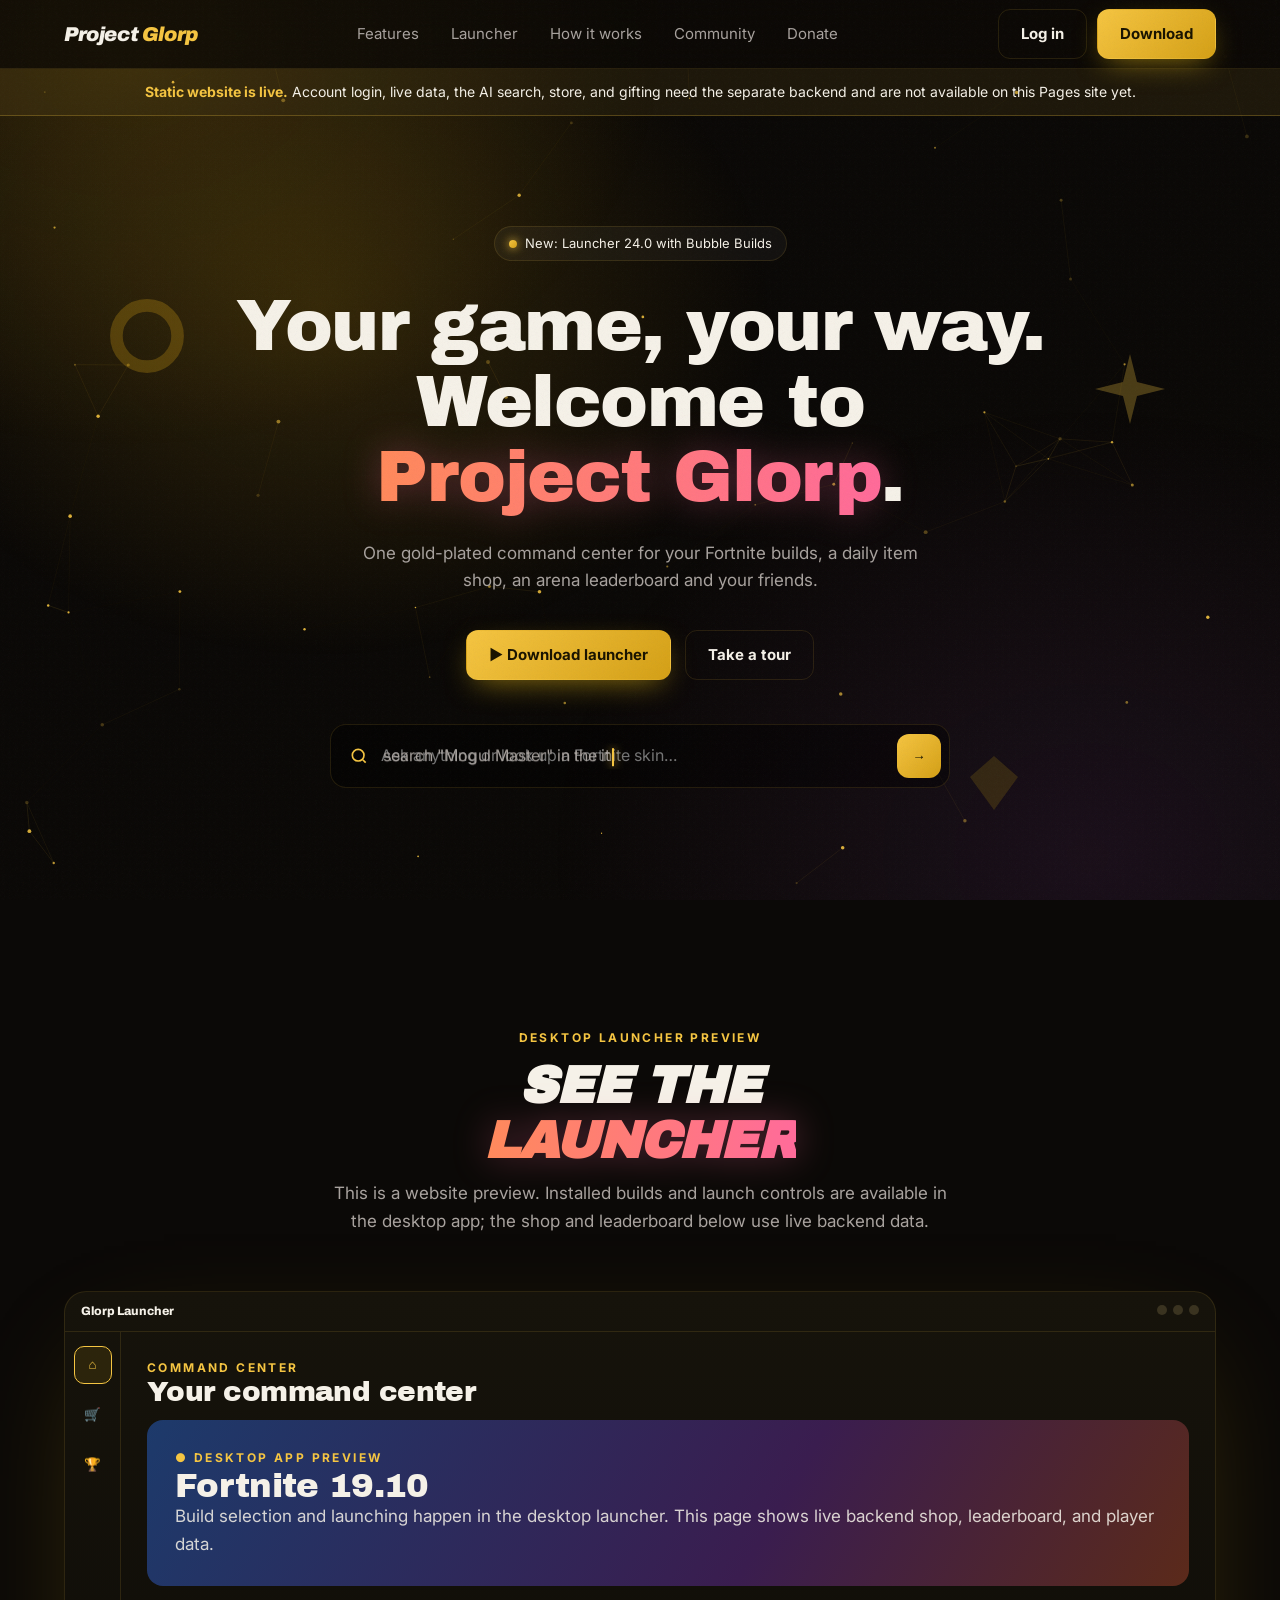
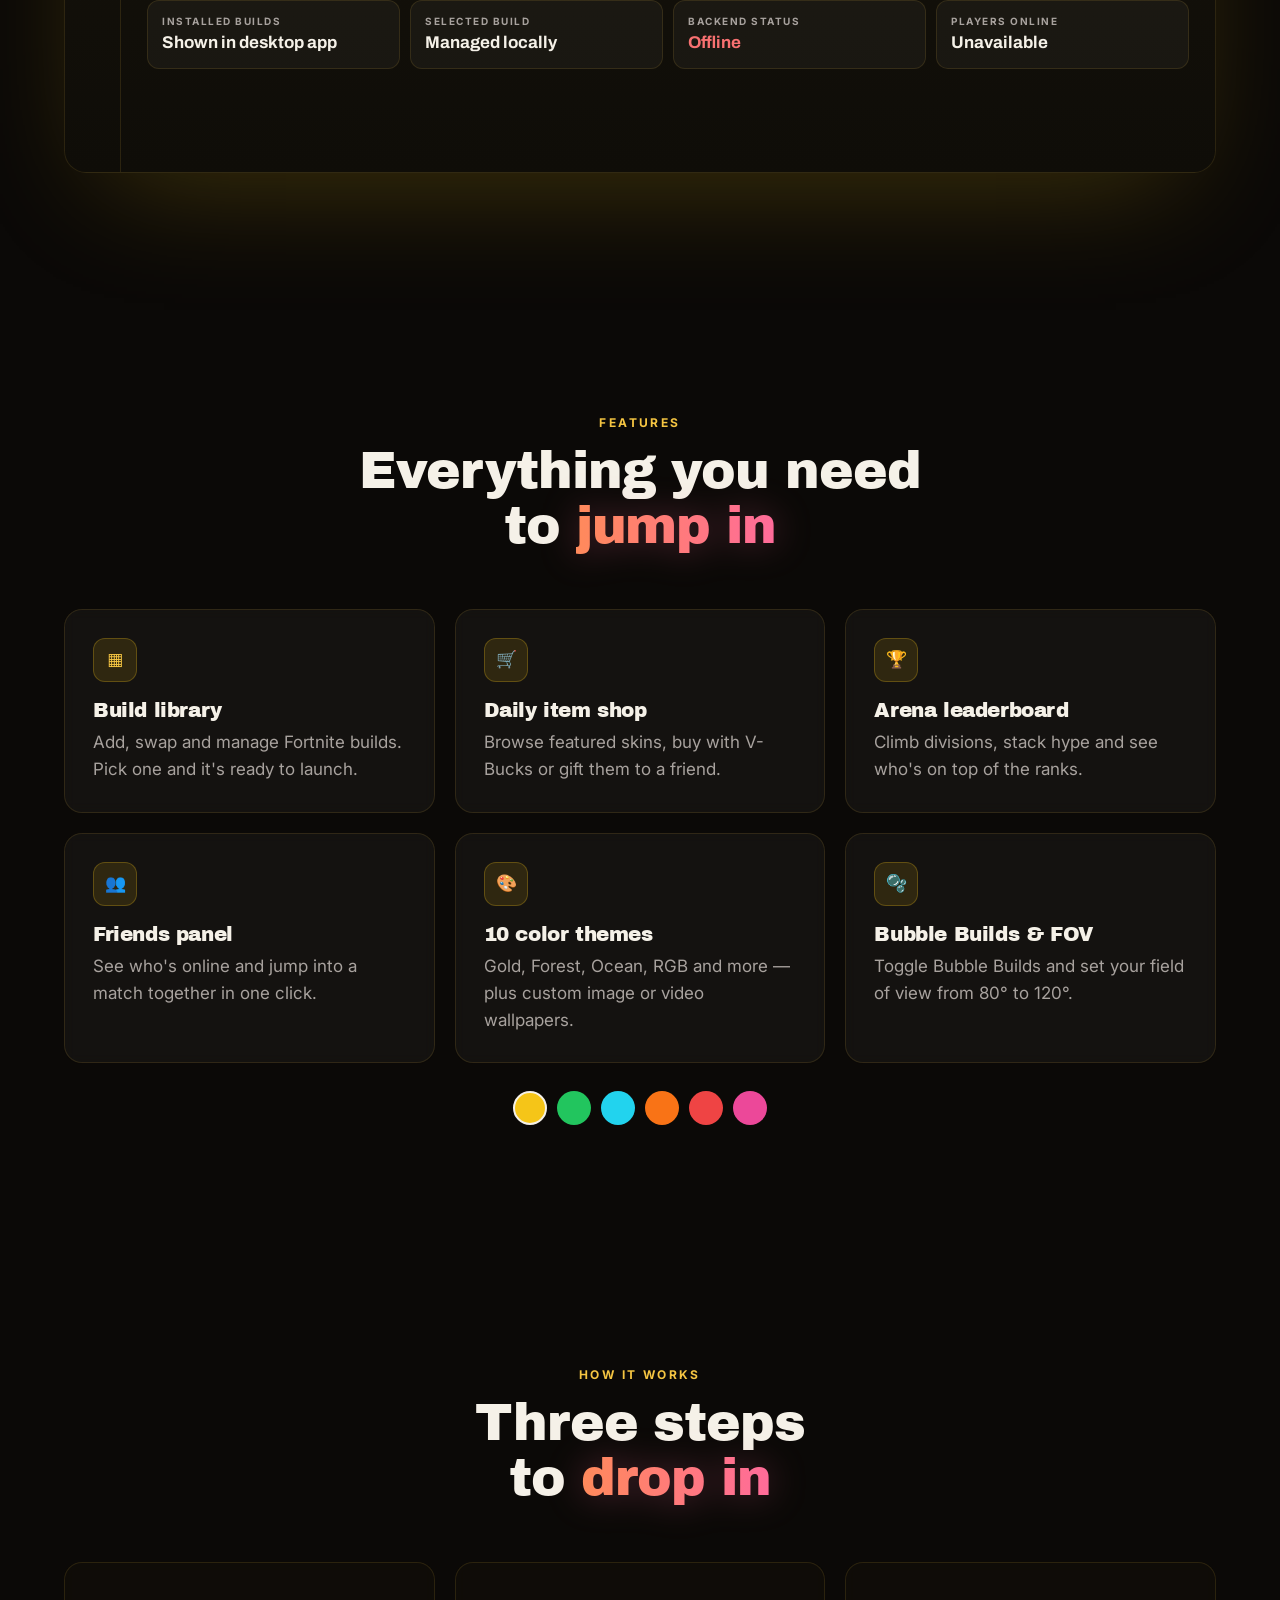
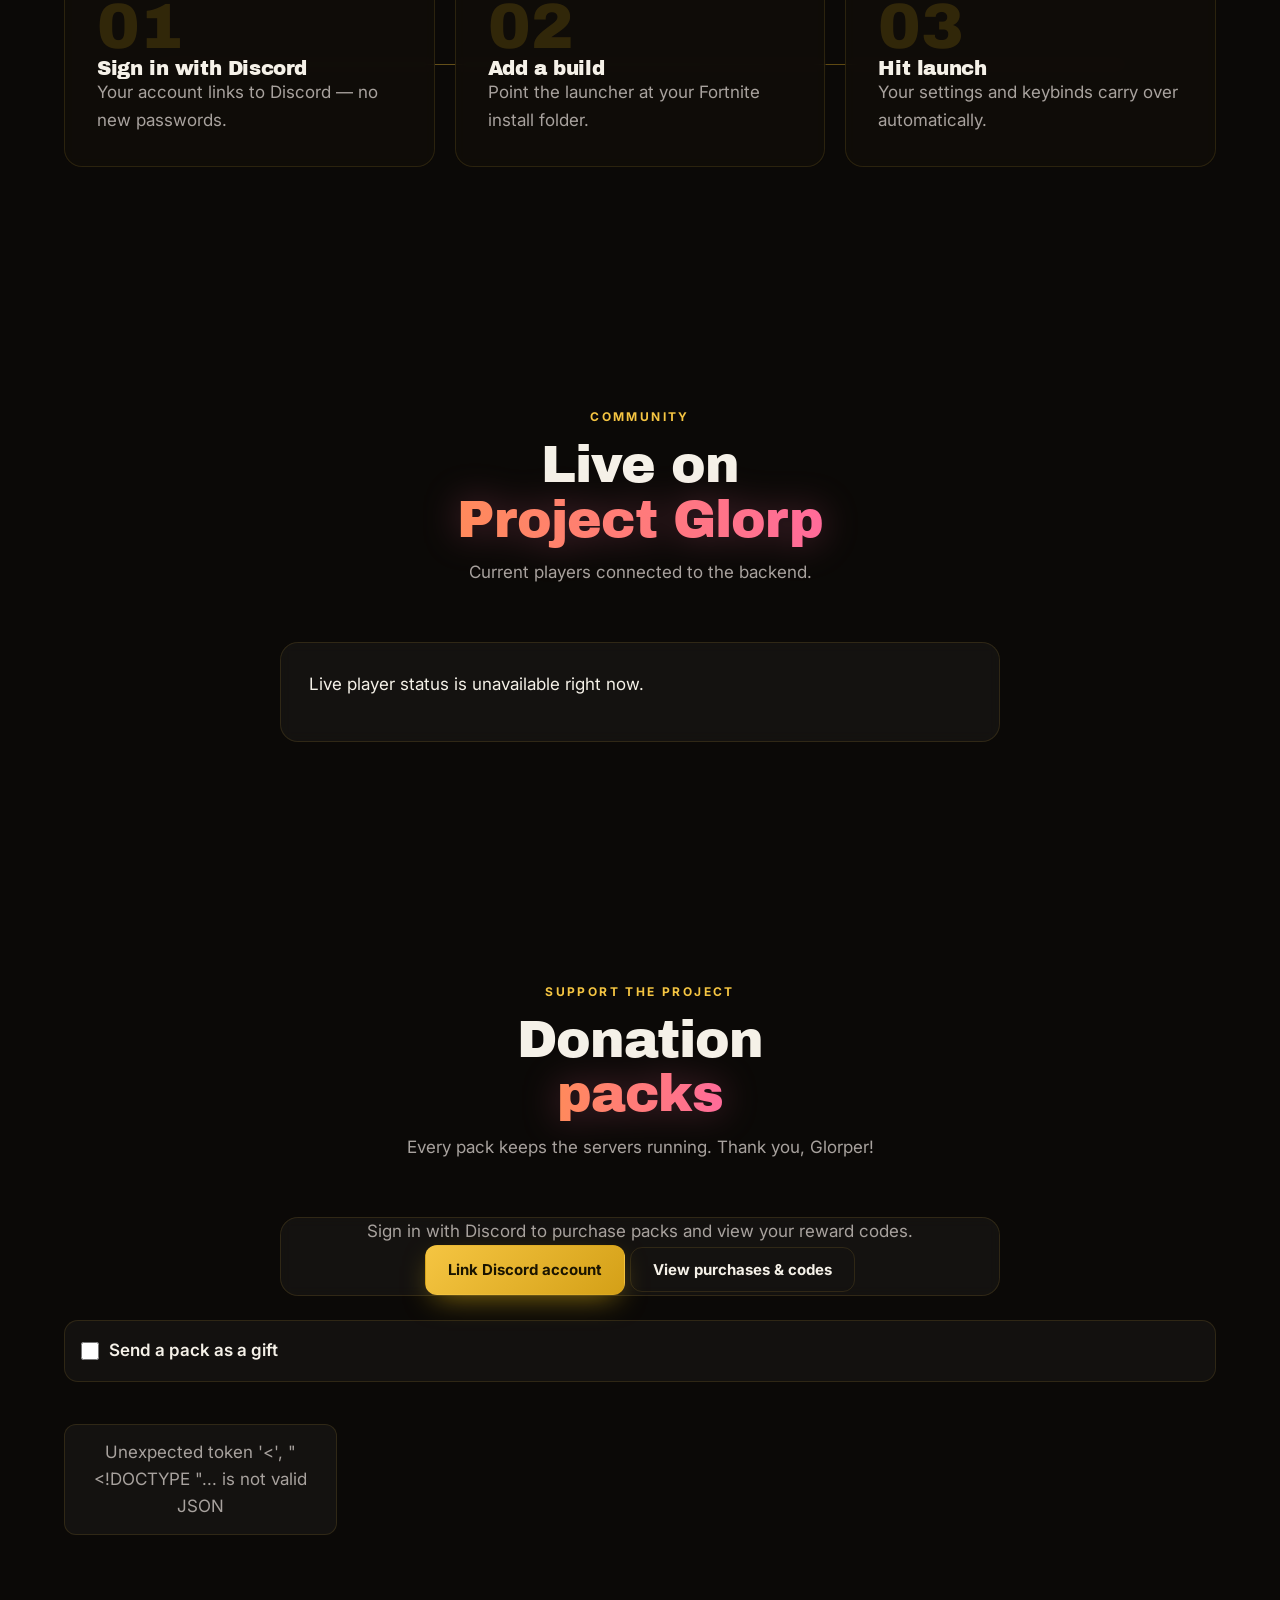
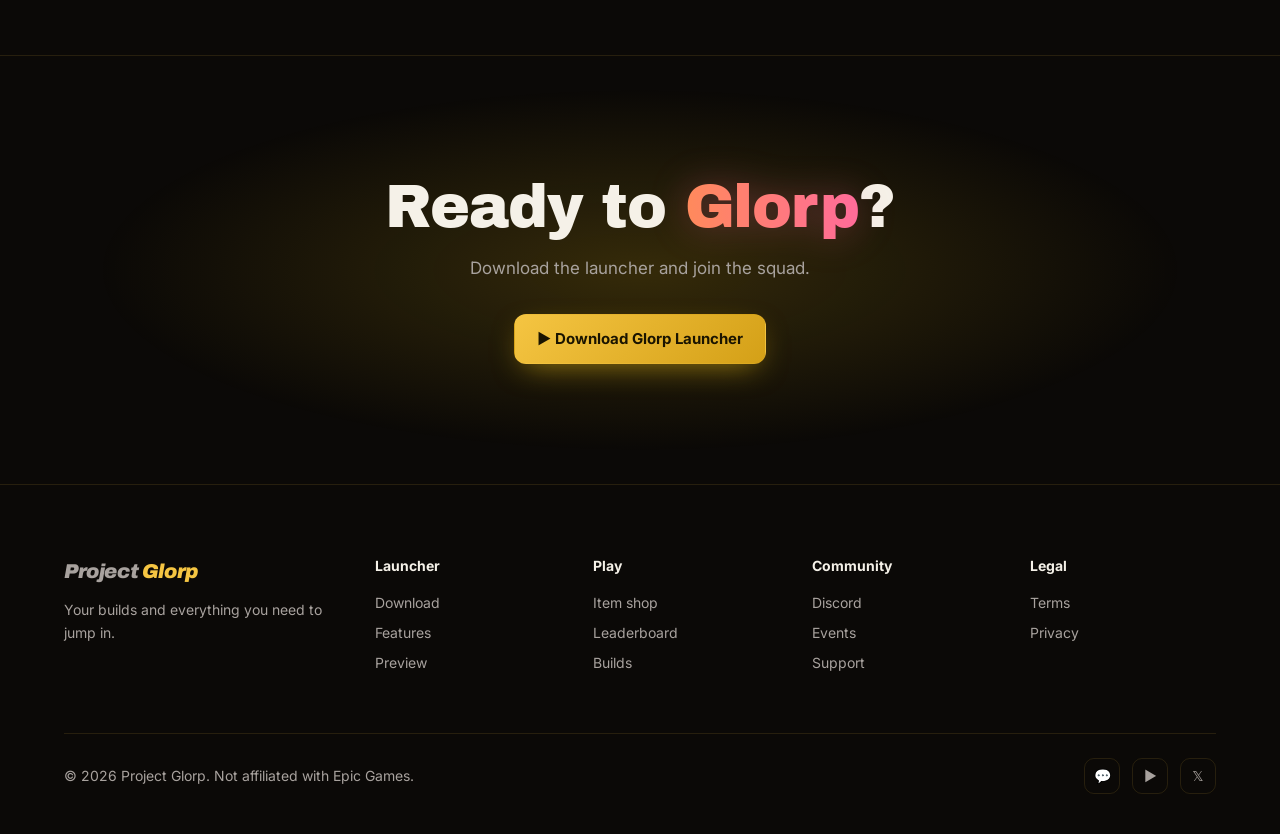
==== index.html @ 35db9961 "Publish static Project Glorp website Co-authored-by: Copilot <223556219+Copilot@users.noreply.github" ====
<!DOCTYPE html>
<html lang="en">
<head>
<meta charset="utf-8" />
<meta name="viewport" content="width=device-width, initial-scale=1" />
<title>Project Glorp — The Glorp Launcher</title>
<meta name="description" content="Glorp Launcher: your builds, item shop, arena leaderboard and friends in one gold-plated command center." />
<link rel="preconnect" href="https://fonts.googleapis.com" />
<link rel="preconnect" href="https://fonts.gstatic.com" crossorigin />
<link href="https://fonts.googleapis.com/css2?family=Archivo+Black&family=Archivo:ital,wght@0,800;1,900&family=Inter:wght@400;500;600;700&display=swap" rel="stylesheet" />
<style>
  :root{
    --bg:#0b0907; --bg2:#110e09; --surface:rgba(255,255,255,.04); --border:rgba(245,197,66,.12);
    --gold:#f5c542; --gold2:#d4a017; --text:#f5f1e8; --muted:#a8a29e; --green:#4ade80;
    --grad:linear-gradient(135deg,#f5c542,#d4a017); --hl:linear-gradient(90deg,#ff8a5b,#ff6b9a,#ff8a5b); --r:18px;
  }
  *{box-sizing:border-box;margin:0;padding:0}
  [hidden]{display:none!important}
  html{scroll-behavior:smooth}
  body{background:linear-gradient(180deg,#0b0907,#110e09) fixed;color:var(--text);font-family:Inter,system-ui,sans-serif;font-size:17px;line-height:1.6;overflow-x:hidden}
  body::before{content:"";position:fixed;inset:0;pointer-events:none;z-index:100;opacity:.05;
    background-image:url("data:image/svg+xml,%3Csvg xmlns='http://www.w3.org/2000/svg' width='160' height='160'%3E%3Cfilter id='n'%3E%3CfeTurbulence baseFrequency='.85'/%3E%3C/filter%3E%3Crect width='100%25' height='100%25' filter='url(%23n)'/%3E%3C/svg%3E")}
  h1,h2,h3,.display{font-family:"Archivo Black",Archivo,sans-serif;font-weight:400;line-height:1.05;letter-spacing:-.02em}
  .italic{font-style:italic;font-weight:900;text-transform:uppercase}
  a{color:inherit;text-decoration:none}
  :focus-visible{outline:2px solid var(--gold);outline-offset:3px;border-radius:8px}
  .wrap{max-width:1200px;margin:0 auto;padding:0 24px}
  section{padding:120px 0;position:relative;z-index:2;background:transparent}
  header,footer,.drawer{position:relative;z-index:3}
  .eyebrow{font-size:12px;letter-spacing:.2em;text-transform:uppercase;color:var(--gold);font-weight:700}
  .grad-text{background:var(--grad);-webkit-background-clip:text;background-clip:text;color:transparent}
  .muted{color:var(--muted)}
  .card{background:var(--surface);border:1px solid var(--border);border-radius:var(--r);transition:box-shadow .3s,border-color .3s;-webkit-backdrop-filter:blur(6px);backdrop-filter:blur(6px)}
  .card:hover{box-shadow:inset 0 0 40px rgba(245,197,66,.08);border-color:rgba(245,197,66,.3)}
  .btn{display:inline-flex;align-items:center;gap:8px;padding:12px 22px;border-radius:12px;font-weight:700;font-size:15px;cursor:pointer;border:1px solid transparent;transition:.2s;font-family:inherit}
  .btn-gold{background:var(--grad);color:#1a1400;box-shadow:0 10px 30px -10px rgba(245,197,24,.6)}
  .btn-gold:hover{transform:translateY(-2px);box-shadow:0 14px 40px -10px rgba(245,197,24,.8)}
  .btn-ghost{border-color:var(--border);color:var(--text);background:transparent}
  .btn-ghost:hover{border-color:var(--gold)}
  .sr-only{position:absolute;width:1px;height:1px;overflow:hidden;clip:rect(0 0 0 0)}

  /* nav */
  header{position:sticky;top:0;z-index:50;backdrop-filter:blur(14px);background:rgba(13,11,7,.7);border-bottom:1px solid var(--border)}
  nav{display:flex;align-items:center;justify-content:space-between;height:68px}
  .logo{font-family:Archivo;font-weight:900;font-style:italic;font-size:20px;letter-spacing:-.02em}
  .logo span{color:var(--gold)}
  .links{display:flex;gap:32px;font-size:15px;color:var(--muted)}
  .links a:hover{color:var(--text)}
  .nav-cta{display:flex;gap:10px}
  .burger{display:none;background:none;border:1px solid var(--border);color:var(--text);border-radius:10px;padding:8px 10px;cursor:pointer}
  .drawer{position:fixed;top:0;right:0;height:100vh;width:280px;background:var(--bg2);border-left:1px solid var(--border);padding:80px 28px;transform:translateX(100%);transition:.35s;z-index:60;display:flex;flex-direction:column;gap:22px}
  .drawer.open{transform:none}
  @media (max-width:900px){.links,.nav-cta{display:none}.burger{display:block}}

  /* hero */
  .hero{padding:110px 0 120px;text-align:center;overflow:hidden}
  .hero::before{content:"";position:absolute;left:-10%;top:-20%;width:900px;height:700px;background:radial-gradient(closest-side,rgba(212,160,23,.18),transparent);pointer-events:none}
  .hero .wrap,.cta .wrap{position:relative;z-index:2}
  .pill{display:inline-flex;align-items:center;gap:8px;padding:6px 14px;border:1px solid var(--border);border-radius:99px;font-size:13px;background:var(--surface);margin-bottom:28px}
  .dot{width:8px;height:8px;border-radius:50%;background:var(--grad);box-shadow:0 0 10px var(--gold)}
  .hero h1{font-size:clamp(40px,6vw,72px);line-height:1.05;max-width:960px;margin:0 auto}
  .hero p.sub{max-width:560px;margin:24px auto 36px;color:var(--muted)}
  .hero .btns{display:flex;gap:14px;justify-content:center;flex-wrap:wrap}
  .search{position:relative;max-width:620px;margin:44px auto 0;display:flex;align-items:center;gap:12px;padding:8px 8px 8px 18px;border:1px solid var(--border);border-radius:16px;background:rgba(0,0,0,.4)}
  .search svg{flex-shrink:0;color:var(--gold)}
  .search input{flex:1;min-width:0;background:none;border:0;color:var(--text);font:inherit;font-size:16px;outline:none;padding:10px 0}
  .search .overlay{position:absolute;left:52px;right:70px;top:50%;transform:translateY(-50%);pointer-events:none;color:var(--muted);white-space:nowrap;overflow:hidden;text-align:left;font-size:16px}
  .assistant-results{max-width:780px;margin:14px auto 0;padding:18px;border:1px solid var(--border);border-radius:16px;background:rgba(10,8,5,.88);text-align:left}
  .assistant-config{margin-top:8px!important}
  .assistant-config a,.assistant-source{color:var(--gold);text-decoration:underline;text-underline-offset:3px}
  .assistant-conversation{display:grid;gap:14px;margin-top:14px}
  .assistant-conversation{max-height:600px;overflow-y:auto}
  .assistant-turn{padding:14px;border:1px solid var(--border);border-radius:12px;background:rgba(255,255,255,.025)}
  .assistant-question{color:var(--gold);font-weight:700;margin-bottom:8px!important}
  .assistant-turn-answer{white-space:pre-wrap;line-height:1.65}
  .assistant-sources{display:flex;flex-wrap:wrap;gap:8px;margin-top:10px}
  .assistant-source{font-size:13px}
  .assistant-match-list{display:grid;grid-template-columns:repeat(auto-fit,minmax(180px,1fr));gap:10px;margin:12px 0 0;padding:0;list-style:none}
  .assistant-item-button{display:flex;align-items:center;gap:10px;width:100%;height:100%;padding:8px;text-align:left;color:var(--text);font:inherit;cursor:pointer}
  .assistant-item-button:hover{border-color:var(--gold)}
  .assistant-item-button img{width:54px;height:54px;object-fit:cover;border-radius:9px;background:#1b1710}
  .assistant-clear{margin-top:12px;padding:6px 10px;color:var(--muted);border:1px solid var(--border);border-radius:8px;background:transparent;cursor:pointer}
  .cosmetic-dialog{width:min(900px,calc(100% - 28px));max-height:90vh;margin:auto;padding:0;color:var(--text);background:#15130f;border:1px solid var(--border);border-radius:18px}
  .cosmetic-dialog::backdrop{background:rgba(0,0,0,.8);backdrop-filter:blur(5px)}
  .cosmetic-detail{display:grid;grid-template-columns:minmax(0,1.2fr) minmax(260px,1fr);min-height:440px}
  .cosmetic-detail-image{display:grid;place-items:center;min-height:320px;background:linear-gradient(135deg,#0c1d38,#15130f)}
  .cosmetic-detail-image img{width:100%;height:100%;max-height:650px;object-fit:contain}
  .cosmetic-detail-copy{padding:28px;overflow-y:auto}
  .cosmetic-detail-close{float:right;border:1px solid var(--border);border-radius:8px;padding:6px 10px;background:transparent;color:var(--text);cursor:pointer}
  .cosmetic-variants{display:grid;gap:10px;margin-top:18px}
  .cosmetic-variant{padding:10px;border:1px solid var(--border);border-radius:10px}
  .cosmetic-variant-options{display:flex;flex-wrap:wrap;gap:6px;margin-top:6px}
  .cosmetic-variant-option{padding:4px 8px;border-radius:6px;background:var(--surface);font-size:12px}
  @media(max-width:640px){.cosmetic-detail{grid-template-columns:1fr}.cosmetic-detail-image{min-height:260px}.cosmetic-detail-copy{padding:20px}}
  .community-player-list{display:grid;gap:8px;margin:14px 0 0;padding:0;list-style:none}
  .assistant-results h2{font-size:14px;color:var(--gold);margin-bottom:8px}
  .assistant-results p{margin:0;color:var(--muted);font-size:14px}
  .assistant-results ul{display:grid;gap:8px;margin:12px 0 0;padding:0;list-style:none}
  .assistant-result{display:flex;align-items:center;gap:10px;padding:8px;border:1px solid var(--border);border-radius:10px;background:var(--surface)}
  .assistant-result img{width:42px;height:42px;border-radius:8px;object-fit:cover;background:#1b1710}
  .assistant-result small{display:block;color:var(--muted)}
  .online-dot{color:var(--green)}
  .overlay span{display:inline-block;animation:letter .7s cubic-bezier(.22,1,.36,1) both;white-space:pre}
  .overlay span.out{animation:letterOut .35s ease-in forwards}
  @keyframes letter{0%{opacity:0;transform:translate(-10px,8px) scale(.6);filter:blur(6px);color:var(--gold)}60%{color:var(--gold);text-shadow:0 0 12px var(--gold)}100%{opacity:1;transform:none;filter:blur(0)}}
  @keyframes letterOut{to{opacity:0;transform:translateY(-8px);filter:blur(4px)}}
  .overlay::after{content:"";display:inline-block;width:2px;height:1.1em;vertical-align:middle;background:var(--gold);margin-left:2px;box-shadow:0 0 8px var(--gold);animation:caret 1s steps(1) infinite}
  @keyframes caret{50%{opacity:0}}
  .search button{flex-shrink:0;width:44px;height:44px;border-radius:12px;border:0;background:var(--grad);color:#1a1400;cursor:pointer;display:grid;place-items:center}
  .float{position:absolute;z-index:0;opacity:.28;pointer-events:none;animation:bob 7s ease-in-out infinite}
  @keyframes bob{50%{transform:translateY(-18px) rotate(12deg)}}


  /* launcher mockup */
  .frame{position:relative;border-radius:22px;border:1px solid var(--border);background:linear-gradient(180deg,#16130b,#0f0d08);overflow:hidden;box-shadow:0 40px 120px -40px rgba(245,197,24,.25)}
  .titlebar{display:flex;align-items:center;justify-content:space-between;padding:10px 16px;border-bottom:1px solid var(--border);font-size:12px;font-weight:800;font-family:Archivo}
  .titlebar i{display:inline-block;width:10px;height:10px;border-radius:50%;background:#3a3320;margin-left:6px}
  .app{display:grid;grid-template-columns:56px 1fr;min-height:440px}
  .rail{border-right:1px solid var(--border);display:flex;flex-direction:column;gap:12px;padding:14px 8px;align-items:center}
  .rail button{width:38px;height:38px;border-radius:10px;border:1px solid transparent;background:none;color:var(--muted);cursor:pointer;display:grid;place-items:center}
  .rail button.on{border-color:var(--gold);color:var(--gold);background:rgba(245,197,24,.1)}
  .pane{padding:26px;display:none}
  .pane.on{display:block;animation:fade .4s}
  @keyframes fade{from{opacity:0;transform:translateY(8px)}}
  .banner{border-radius:16px;padding:28px;background:linear-gradient(120deg,#1d3a6b,#3a1d4f 60%,#5b2a1a);position:relative;overflow:hidden;margin:14px 0}
  .banner h3{font-size:34px}
  .stats{display:grid;grid-template-columns:repeat(4,1fr);gap:10px}
  .stat{padding:12px 14px;border-radius:12px;border:1px solid var(--border);background:var(--surface)}
  .stat small{font-size:10px;letter-spacing:.15em;color:var(--muted);font-weight:700;display:block}
  .stat b{font-family:Archivo}
  table{width:100%;border-collapse:collapse;margin-top:16px}
  th{font-size:10px;letter-spacing:.2em;color:var(--muted);text-align:left;padding:10px}
  td{padding:12px 10px;border-top:1px solid var(--border);font-weight:600}
  td.hype{text-align:right;font-family:Archivo;font-weight:800}
  .div{font-family:Archivo;font-style:italic;font-weight:900;color:var(--muted)}
  .div b{color:var(--text)}
  .skins{display:grid;grid-template-columns:repeat(4,1fr);gap:12px;margin-top:16px}
  .skin{border-radius:14px;overflow:hidden;border:1px solid var(--border)}
  .skin .art{height:140px;display:grid;place-items:center;font-size:44px}
  .skin .meta{padding:10px 12px;background:#0f0d08;font-size:13px}
  .skin .meta small{font-size:10px;letter-spacing:.15em;font-weight:800}
  .shop-status{margin-top:12px;font-size:13px}
  .shop-filters{display:flex;gap:8px;flex-wrap:wrap;margin-top:16px}
  .shop-filters button{padding:8px 12px;border:1px solid var(--border);border-radius:999px;background:transparent;color:var(--muted);font:inherit;font-size:12px;cursor:pointer}
  .shop-filters button[aria-pressed="true"]{border-color:var(--gold);color:var(--gold);background:rgba(245,197,24,.1)}
  .skins.live-shop{grid-template-columns:repeat(auto-fill,minmax(130px,1fr));max-height:490px;overflow:auto;padding-right:4px}
  .live-skin .art{height:150px;background:linear-gradient(160deg,#39301b,#15120c);padding:8px}
  .live-skin .art img{width:100%;height:100%;object-fit:contain}
  .live-skin .meta{min-height:76px}
  .live-skin .meta small{color:var(--gold)}
  .leaderboard-scroll{overflow-x:auto}
  #board table{min-width:470px}
  #leaderboard-status{margin-top:12px;font-size:13px}
  .uncommon{background:linear-gradient(160deg,#2f9a68,#13583b)} .epic{background:linear-gradient(160deg,#9b3ec4,#4b1a73)} .rare{background:linear-gradient(160deg,#2a7fd6,#123f7a)}
  @media (max-width:760px){.stats,.skins{grid-template-columns:repeat(2,1fr)}.app{grid-template-columns:1fr}.rail{flex-direction:row;justify-content:center;border-right:0;border-bottom:1px solid var(--border)}}

  /* grids */
  .grid3{display:grid;grid-template-columns:repeat(3,1fr);gap:20px}
  @media (max-width:1024px){.grid3{grid-template-columns:repeat(2,1fr)}}
  @media (max-width:640px){.grid3{grid-template-columns:1fr}section{padding:80px 0}}
  .feature{padding:28px}
  .icon{width:44px;height:44px;border-radius:12px;display:grid;place-items:center;background:rgba(245,197,24,.12);color:var(--gold);margin-bottom:18px;border:1px solid rgba(245,197,24,.25)}
  .feature h3{font-size:20px;margin-bottom:8px}
  .section-head{text-align:center;max-width:640px;margin:0 auto 56px}
  .section-head h2{font-size:clamp(32px,4.5vw,52px);margin:12px 0}
  .themes{display:flex;gap:10px;justify-content:center;flex-wrap:wrap;margin-top:28px}
  .themes button{width:34px;height:34px;border-radius:50%;border:2px solid transparent;cursor:pointer}
  .themes button.on{border-color:var(--text)}

  .steps{position:relative}
  .steps::before{content:"";position:absolute;top:50%;left:8%;right:8%;height:1px;background:var(--grad);opacity:.4}
  .step{padding:32px;position:relative;background:rgba(17,14,9,.85)}
  .step .n{font-family:Archivo;font-size:64px;font-weight:900;color:rgba(245,197,24,.15);line-height:1}
  @media (max-width:1024px){.steps::before{display:none}}

  .cta{text-align:center;overflow:hidden;border-top:1px solid var(--border);border-bottom:1px solid var(--border)}
  .cta::before{content:"";position:absolute;inset:0;background:radial-gradient(ellipse at center,rgba(245,197,24,.18),transparent 60%)}
  .cta h2{font-size:clamp(36px,5vw,60px)}

  footer{padding:70px 0 40px;color:var(--muted);font-size:14px}
  .fcols{display:grid;grid-template-columns:1.5fr repeat(4,1fr);gap:32px}
  .fcols h4{color:var(--text);font-size:14px;margin-bottom:14px}
  .fcols a{display:block;margin-bottom:8px}
  .fcols a:hover{color:var(--gold)}
  .fbot{display:flex;justify-content:space-between;align-items:center;margin-top:50px;padding-top:24px;border-top:1px solid var(--border);flex-wrap:wrap;gap:16px}
  .social{display:flex;gap:12px}
  .social a{width:36px;height:36px;border:1px solid var(--border);border-radius:10px;display:grid;place-items:center}
  @media (max-width:760px){.fcols{grid-template-columns:1fr 1fr}}

  .glows{position:fixed;inset:0;z-index:0;pointer-events:none;background:radial-gradient(60vmax 45vmax at 10% 5%,rgba(212,160,23,.18),transparent 70%),radial-gradient(60vmax 50vmax at 85% 95%,rgba(120,60,140,.15),transparent 70%)}
  #stars{position:fixed;inset:0;width:100vw;height:100vh;pointer-events:none;z-index:1}
  .aurora{position:fixed;inset:0;z-index:-1;overflow:hidden;pointer-events:none}
  .aurora i{position:absolute;width:50vmax;height:50vmax;border-radius:50%;filter:blur(110px);opacity:.16;animation:drift 22s ease-in-out infinite alternate}
  .aurora i:nth-child(1){background:#f5c518;left:-10%;top:-10%}
  .aurora i:nth-child(2){background:#ff6b3d;right:-15%;top:20%;animation-delay:-6s}
  .aurora i:nth-child(3){background:#ec4899;left:20%;bottom:-25%;animation-delay:-12s}
  .aurora i:nth-child(4){background:#38bdf8;right:10%;bottom:-20%;animation-delay:-3s;opacity:.1}
  @keyframes drift{50%{transform:translate(10vw,8vh) scale(1.2)}100%{transform:translate(-8vw,-6vh) scale(.9)}}
  body{background:var(--bg)}
  .grad-text{background:var(--hl);background-size:200% 100%;-webkit-background-clip:text;background-clip:text;color:transparent;animation:shimmer 6s linear infinite;filter:drop-shadow(0 0 18px rgba(255,107,154,.3))}
  @keyframes shimmer{to{background-position:200% 0}}
  .btn{position:relative;overflow:hidden}
  .btn-gold::after{content:"";position:absolute;inset:0;background:linear-gradient(110deg,transparent 30%,rgba(255,255,255,.6) 50%,transparent 70%);transform:translateX(-120%);animation:sheen 3.5s ease-in-out infinite}
  @keyframes sheen{60%,100%{transform:translateX(120%)}}
  .card{position:relative}
  .card::before{content:"";position:absolute;inset:-1px;border-radius:inherit;padding:1px;background:radial-gradient(240px circle at var(--mx,50%) var(--my,50%),rgba(255,216,77,.9),rgba(255,95,162,.5) 40%,transparent 70%);-webkit-mask:linear-gradient(#000 0 0) content-box,linear-gradient(#000 0 0);-webkit-mask-composite:xor;mask-composite:exclude;opacity:0;transition:opacity .3s;pointer-events:none}
  .card:hover::before{opacity:1}
  .icon{animation:pulse 3s ease-in-out infinite}
  @keyframes pulse{50%{box-shadow:0 0 24px rgba(245,197,24,.45)}}
  .hero h1 .w{display:inline-block;animation:rise 1s cubic-bezier(.22,1,.36,1) both}
  .hero h1 .grad-text.w{animation:rise 1s cubic-bezier(.22,1,.36,1) both,shimmer 6s linear infinite}
  @keyframes rise{from{opacity:0;transform:translateY(40px) rotateX(60deg);filter:blur(10px)}}
  #intro{position:fixed;inset:0;z-index:200;background:var(--bg);display:grid;place-items:center;animation:introOut .8s 1.1s ease forwards}
  #intro .logo{font-size:44px;animation:introLogo 1.1s cubic-bezier(.22,1,.36,1) both;text-shadow:0 0 40px rgba(245,197,24,.6)}
  @keyframes introLogo{from{opacity:0;letter-spacing:.4em;filter:blur(12px)}}
  @keyframes introOut{to{opacity:0;visibility:hidden}}
  .reveal{filter:blur(8px)} .reveal.in{filter:none}
  .scrollbar{position:fixed;top:0;left:0;height:3px;z-index:70;background:linear-gradient(90deg,#ffd84d,#ff8a3d,#ff5fa2,#38bdf8);box-shadow:0 0 12px #ff8a3d;width:0}
  /* 3D tilt: outer reveal > .tilt-p (perspective) > .tilt-s (surface) */
  .tilt-o{display:flex}.tilt-p{perspective:900px;flex:1;display:flex}
  .tilt-s{flex:1;overflow:hidden;transform:rotateX(0) rotateY(0);transition:transform .4s ease-out,box-shadow .3s,border-color .3s}
  .tilt-s.hov{transition:transform .15s ease-out,box-shadow .3s,border-color .3s}
  .sheen{position:absolute;inset:0;border-radius:inherit;pointer-events:none;opacity:0;transition:opacity .3s;background:radial-gradient(circle at var(--sheen-x,50%) var(--sheen-y,50%),rgba(255,245,225,.16),transparent 55%);z-index:5}
  .tilt-s.hov .sheen{opacity:1}
  /* donate */
  .packs{display:grid;grid-template-columns:repeat(4,1fr);gap:20px}
  @media (max-width:1024px){.packs{grid-template-columns:repeat(2,1fr)}}
  @media (max-width:560px){.packs{grid-template-columns:1fr}}
  .pack{padding:30px 24px;text-align:center;display:flex;flex-direction:column;gap:14px;overflow:hidden}
  .pack .badge{width:72px;height:72px;margin:0 auto;border-radius:20px;display:grid;place-items:center;font-size:34px;background:var(--pc);box-shadow:0 0 40px -6px var(--pc);animation:bob 5s ease-in-out infinite}
  .pack h3{font-size:22px;text-transform:uppercase;font-style:italic;font-weight:900}
  .pack .price{font-family:Archivo;font-weight:900;font-size:46px;line-height:1;background:var(--pc);-webkit-background-clip:text;background-clip:text;color:transparent}
  .pack .price small{font-size:16px}
  .pack ul{list-style:none;font-size:14px;color:var(--muted);text-align:left;display:grid;gap:6px;flex:1}
  .pack li::before{content:"✦ ";color:var(--gold)}
  .pack .btn{justify-content:center;background:var(--grad);color:#140f00}
  .pack.pop{border-color:rgba(255,95,162,.5);box-shadow:0 0 60px -20px #ff5fa2}
  .pack .tag{position:absolute;top:14px;right:-34px;transform:rotate(45deg);background:linear-gradient(90deg,#ff5fa2,#ff8a3d);color:#140f00;font-size:10px;font-weight:800;letter-spacing:.15em;padding:4px 40px}
  .store-status{max-width:760px;margin:24px auto 0;padding:14px 18px;border:1px solid var(--border);border-radius:12px;background:var(--surface);color:var(--muted);text-align:center}
  .pack .buy-pack:disabled{opacity:.55;cursor:not-allowed;transform:none;box-shadow:none}
  .account-overlay{position:fixed;inset:0;z-index:79;border:0;background:rgba(0,0,0,.68);backdrop-filter:blur(5px);opacity:0;transition:opacity .25s}
  .account-overlay.open{opacity:1}
  .account-menu{position:fixed;inset:0 0 0 auto;z-index:80;display:flex;flex-direction:column;width:min(440px,100%);padding:24px;background:linear-gradient(160deg,#18140c,#0d0b08 58%);border-left:1px solid rgba(245,197,66,.22);box-shadow:-24px 0 80px rgba(0,0,0,.45);transform:translateX(105%);transition:transform .32s cubic-bezier(.2,.8,.2,1);visibility:hidden}
  .account-menu.open{transform:translateX(0);visibility:visible}
  .account-menu-header{display:flex;align-items:flex-start;justify-content:space-between;gap:18px;padding:4px 0 20px;border-bottom:1px solid var(--border)}
  .account-menu-heading{font-size:24px}
  .account-menu-close{display:grid;place-items:center;width:40px;height:40px;flex:none;border:1px solid var(--border);border-radius:12px;background:rgba(255,255,255,.03);color:var(--text);font-size:22px;cursor:pointer}
  .account-summary{display:flex;align-items:center;gap:14px;padding:20px 0}
  .account-avatar{display:grid;place-items:center;width:48px;height:48px;flex:none;border-radius:16px;background:var(--grad);color:#1a1400;font-family:Archivo;font-size:20px;font-weight:900}
  .account-identity{min-width:0}
  .account-name{overflow:hidden;text-overflow:ellipsis;white-space:nowrap;font-weight:700}
  .account-caption{font-size:13px;color:var(--muted)}
  .account-menu-nav{display:grid;gap:7px;padding:0 0 18px;border-bottom:1px solid var(--border)}
  .account-menu-link{display:flex;align-items:center;gap:12px;padding:11px 13px;border:1px solid transparent;border-radius:12px;color:var(--muted);font-size:15px;transition:background .2s,border-color .2s,color .2s}
  .account-menu-link:hover,.account-menu-link:focus-visible{border-color:var(--border);background:rgba(245,197,66,.07);color:var(--text)}
  .account-menu-link span:first-child{width:22px;text-align:center;color:var(--gold)}
  .account-menu-content{min-height:0;flex:1;overflow-y:auto;padding-top:20px;overscroll-behavior:contain}
  .account-section-title{margin-bottom:5px;font-size:19px}
  .account-menu-status{margin:0 0 14px;color:var(--muted);font-size:14px}
  .account-gift-form{display:grid;gap:12px;margin:4px 0 18px;padding:16px;border:1px solid var(--border);border-radius:14px;background:rgba(255,255,255,.035)}
  .account-gift-toggle{display:flex;align-items:center;gap:10px;color:var(--text);font-weight:600;cursor:pointer}
  .account-gift-toggle input{width:18px;height:18px;accent-color:var(--gold)}
  .account-gift-fields{display:grid;gap:10px}
  .account-gift-fields[hidden]{display:none}
  .account-gift-fields label{font-size:13px;color:var(--muted)}
  .account-gift-fields input{width:100%;padding:12px;border:1px solid var(--border);border-radius:10px;background:#090806;color:var(--text);font:inherit}
  .account-gift-fields input:focus{outline:2px solid rgba(245,197,66,.55);outline-offset:1px}
  .account-gift-recipient,.account-gift-error{margin:0;font-size:13px}
  .account-gift-recipient{color:var(--gold)}
  .account-gift-error{color:#ff9c91}
  .account-gift-buttons{display:flex;flex-wrap:wrap;gap:9px}
  .account-gift-buttons .btn{flex:1;justify-content:center}
  .gift-pack{margin-top:9px}
  .account-order-list{display:grid;gap:12px;padding-bottom:14px}
  .account-order-card{padding:16px;border:1px solid var(--border);border-radius:14px;background:rgba(255,255,255,.035)}
  .pack .gift-pack{border:1px solid var(--border);background:transparent;color:var(--text)}
  .pack .gift-pack:hover{border-color:var(--gold);background:rgba(245,197,66,.08)}
  .account-order-top{display:flex;justify-content:space-between;align-items:flex-start;gap:10px}
  .account-order-title{font-size:15px;font-weight:700}
  .account-order-date{color:var(--muted);font-size:12px}
  .account-order-status{display:inline-flex;align-items:center;gap:6px;margin:12px 0 10px;padding:4px 9px;border:1px solid rgba(245,197,66,.2);border-radius:99px;color:var(--gold);font-size:12px}
  .account-order-code{display:flex;align-items:center;justify-content:space-between;gap:10px;padding:10px 11px;border:1px solid rgba(245,197,66,.18);border-radius:10px;background:#090806}
  .account-order-code code{overflow-wrap:anywhere;color:#ffdc73;font:600 13px ui-monospace,SFMono-Regular,Consolas,monospace;letter-spacing:.04em}
  .account-copy-code{padding:7px 10px;border:1px solid var(--border);border-radius:8px;background:rgba(245,197,66,.08);color:var(--text);font:600 12px Inter,system-ui,sans-serif;cursor:pointer}
  .account-copy-code:hover{border-color:var(--gold)}
  .account-signout{width:100%;justify-content:center;margin-top:16px}
  body.account-menu-open{overflow:hidden}
  .static-host-notice{position:relative;z-index:4;padding:12px 20px;border-bottom:1px solid rgba(245,197,66,.25);background:rgba(245,197,66,.08);color:var(--text);text-align:center;font-size:14px}
  .static-host-notice strong{color:var(--gold)}
  @media(max-width:560px){.account-menu{padding:18px}.account-menu-heading{font-size:21px}.account-order-code{align-items:flex-start;flex-direction:column}}
  .reveal{opacity:0;transform:translateY(24px);transition:opacity .7s ease,transform .7s ease}
  .reveal.in{opacity:1;transform:none}
  @media (prefers-reduced-motion:reduce){*{animation:none!important;transition:none!important}.reveal{opacity:1;transform:none}}
</style>
</head>
<body>
<div class="glows" aria-hidden="true"></div>
<canvas id="stars" aria-hidden="true"></canvas>
<div id="intro" aria-hidden="true"><div class="logo">Project <span>Glorp</span></div></div>

<div class="scrollbar" id="sb" aria-hidden="true"></div>
<header>
  <nav class="wrap" aria-label="Main">
    <a href="#" class="logo">Project <span>Glorp</span></a>
    <div class="links"><a href="#features">Features</a><a href="#launcher">Launcher</a><a href="#how">How it works</a><a href="#community">Community</a><a href="#donate">Donate</a></div>
    <div class="nav-cta"><a class="btn btn-ghost" id="nav-login" href="./login/">Log in</a><button class="btn btn-ghost" id="nav-account" type="button" aria-controls="account-menu" aria-expanded="false" hidden></button><a class="btn btn-gold" href="./download/">Download</a></div>
    <button class="burger" aria-label="Open menu" aria-expanded="false" id="burger">☰</button>
  </nav>
</header>
<aside class="drawer" id="drawer" aria-label="Mobile menu">
  <a href="#features">Features</a><a href="#launcher">Launcher</a><a href="#how">How it works</a><a href="#community">Community</a><a href="#donate">Donate</a>
  <a class="btn btn-ghost" id="drawer-login" href="./login/">Log in</a><button class="btn btn-ghost" id="drawer-account" type="button" aria-controls="account-menu" aria-expanded="false" hidden></button><a class="btn btn-gold" href="./download/">Download</a>
</aside>
<button class="account-overlay" id="account-overlay" type="button" aria-label="Close account menu" hidden></button>
<aside class="account-menu" id="account-menu" role="dialog" aria-modal="true" aria-label="Account and purchases" aria-hidden="true" tabindex="-1" inert>
  <div class="account-menu-header">
    <div><div class="eyebrow">Project Glorp</div><h2 class="account-menu-heading">Your account</h2></div>
    <button class="account-menu-close" id="account-menu-close" type="button" aria-label="Close account menu">×</button>
  </div>
  <div class="account-summary">
    <div class="account-avatar" id="account-avatar" aria-hidden="true">G</div>
    <div class="account-identity">
      <div class="account-name" id="account-name">Sign in to your account</div>
      <div class="account-caption" id="account-caption">Discord account &amp; rewards</div>
    </div>
  </div>
  <nav class="account-menu-nav" aria-label="Account menu">
    <a class="account-menu-link" href="#features" data-account-close><span>⌂</span><span>Overview</span></a>
    <a class="account-menu-link" href="#donate" data-account-close><span>✦</span><span>Supporter packs</span></a>
    <a class="account-menu-link" href="#community" data-account-close><span>◎</span><span>Community</span></a>
  </nav>
  <div class="account-menu-content" id="account-purchases">
    <h3 class="account-section-title">Purchases &amp; codes</h3>
    <p class="account-menu-status" id="store-orders-status" role="status" aria-live="polite">Sign in with the Discord account used at checkout to view your codes.</p>
    <div class="account-order-list" id="store-orders-list" aria-live="polite"></div>
    <a class="btn btn-gold" id="account-menu-login" href="./login/">Sign in with Discord</a>
    <button class="btn btn-ghost account-signout" id="account-menu-logout" type="button" hidden>Sign out</button>
  </div>
</aside>

<div class="static-host-notice" role="status"><strong>Static website is live.</strong> Account login, live data, the AI search, store, and gifting need the separate backend and are not available on this Pages site yet.</div>
<main>
<section class="hero" aria-labelledby="hero-title">
  <svg class="float" style="left:8%;top:22%" width="90" height="90" viewBox="0 0 100 100" aria-hidden="true"><circle cx="50" cy="50" r="34" fill="none" stroke="#d4a017" stroke-width="14"/></svg>
  <svg class="float" style="right:9%;top:30%;animation-delay:-2s" width="70" height="70" viewBox="0 0 100 100" aria-hidden="true"><path d="M50 0 L60 40 L100 50 L60 60 L50 100 L40 60 L0 50 L40 40Z" fill="#f5c542"/></svg>
  <svg class="float" style="right:20%;bottom:12%;animation-delay:-4s" width="60" height="60" viewBox="0 0 100 100" aria-hidden="true"><path d="M50 5 L90 40 L50 95 L10 40Z" fill="#8a6d12"/></svg>
  <div class="wrap">
    <div class="pill"><span class="dot"></span>New: Launcher 24.0 with Bubble Builds</div>
    <h1 id="hero-title">Your game, your way.<br/>Welcome to <span class="grad-text">Project Glorp</span>.</h1>
    <p class="sub">One gold-plated command center for your Fortnite builds, a daily item shop, an arena leaderboard and your friends.</p>
    <div class="btns">
      <a class="btn btn-gold" href="./download/">▶ Download launcher</a>
      <a class="btn btn-ghost" href="#launcher">Take a tour</a>
    </div>
    <p id="login-status" class="muted" role="status" aria-live="polite" hidden></p>
    <form class="search" id="heroSearch" role="search" onsubmit="event.preventDefault()">
      <svg width="20" height="20" viewBox="0 0 24 24" fill="none" stroke="currentColor" stroke-width="2"><circle cx="11" cy="11" r="7"/><path d="m20 20-3.5-3.5"/></svg>
      <label for="q" class="sr-only">Ask the AI assistant or search Fortnite cosmetics</label>
      <input id="q" type="text" autocomplete="off" placeholder="Ask anything or look up a Fortnite skin…" aria-describedby="assistant-hint" />
      <div class="overlay" aria-hidden="true" data-type="hero"></div>
      <button type="submit" aria-label="Search">→</button>
    </form>
    <div class="assistant-results" id="assistant-results" aria-live="polite" hidden>
      <h2>Glorp AI</h2>
      <p id="assistant-hint">Ask general questions, look up public reference information, or search the Fortnite cosmetic catalog. AI answers use Gemini.</p>
      <p class="assistant-config" id="assistant-config" hidden>AI setup needs a free Gemini API key on the backend. <a href="https://aistudio.google.com/api-keys" target="_blank" rel="noopener noreferrer">Get a key from Google AI Studio</a>.</p>
      <div id="assistant-conversation" class="assistant-conversation"></div>
      <div id="assistant-answer" role="status" hidden></div>
      <ul id="assistant-matches" class="assistant-match-list" hidden></ul>
      <button type="button" id="assistant-clear" class="assistant-clear">Clear chat</button>
    </div>
  </div>
</section>
<dialog class="cosmetic-dialog" id="cosmetic-dialog" aria-labelledby="cosmetic-title">
  <div id="cosmetic-detail-content"></div>
</dialog>

<section id="launcher" aria-labelledby="l-title">
  <div class="wrap">
    <div class="section-head reveal"><div class="eyebrow">Desktop launcher preview</div><h2 id="l-title" class="italic">See the<br/><span class="grad-text">launcher</span></h2><p class="muted">This is a website preview. Installed builds and launch controls are available in the desktop app; the shop and leaderboard below use live backend data.</p></div>
    <div class="frame reveal">
      <div class="titlebar"><span>Glorp Launcher</span><span><i></i><i></i><i></i></span></div>
      <div class="app">
        <div class="rail" role="tablist" aria-label="Launcher pages">
          <button class="on" data-pane="home" aria-label="Home">⌂</button>
          <button data-pane="shop" aria-label="Item shop">🛒</button>
          <button data-pane="board" aria-label="Leaderboard">🏆</button>
        </div>
        <div>
          <div class="pane on" id="home">
            <div class="eyebrow">Command center</div>
            <h3 style="font-size:28px">Your command center</h3>
            <div class="banner"><div class="eyebrow">● Desktop app preview</div><h3>Fortnite 19.10</h3><p style="opacity:.85">Build selection and launching happen in the desktop launcher. This page shows live backend shop, leaderboard, and player data.</p></div>
            <div class="stats">
              <div class="stat"><small>INSTALLED BUILDS</small><b>Shown in desktop app</b></div>
              <div class="stat"><small>SELECTED BUILD</small><b>Managed locally</b></div>
              <div class="stat"><small>BACKEND STATUS</small><b id="backend-status">Checking…</b></div>
              <div class="stat"><small>PLAYERS ONLINE</small><b id="online-count">Checking…</b></div>
            </div>
          </div>
          <div class="pane" id="shop">
            <div class="eyebrow">Live cosmetic store</div><h3 class="italic" style="font-size:28px">Item shop</h3>
            <p class="muted shop-status" id="shop-status" role="status" aria-live="polite">Loading shop from the backend…</p>
            <div class="shop-filters" role="group" aria-label="Filter shop items">
              <button type="button" data-shop-filter="all" aria-pressed="true">All</button>
              <button type="button" data-shop-filter="outfit" aria-pressed="false">Skins</button>
              <button type="button" data-shop-filter="emote" aria-pressed="false">Emotes</button>
              <button type="button" data-shop-filter="pickaxe" aria-pressed="false">Pickaxes</button>
            </div>
            <div class="skins live-shop" id="shop-items" aria-live="polite"></div>
          </div>
          <div class="pane" id="board">
            <h3 class="italic" style="font-size:28px">Arena leaderboard</h3>
            <p class="muted" id="leaderboard-status" role="status" aria-live="polite">Loading leaderboard…</p>
            <div class="leaderboard-scroll">
              <table>
                <thead><tr><th>Rank</th><th>Player</th><th>Wins</th><th>Kills</th><th>Matches</th></tr></thead>
                <tbody id="leaderboard-items"></tbody>
              </table>
            </div>
          </div>
        </div>
      </div>
    </div>
  </div>
</section>

<section id="features" aria-labelledby="f-title">
  <div class="wrap">
    <div class="section-head reveal"><div class="eyebrow">Features</div><h2 id="f-title">Everything you need<br/>to <span class="grad-text">jump in</span></h2></div>
    <div class="grid3">
      <div class="card feature reveal"><div class="icon">▦</div><h3>Build library</h3><p class="muted">Add, swap and manage Fortnite builds. Pick one and it's ready to launch.</p></div>
      <div class="card feature reveal"><div class="icon">🛒</div><h3>Daily item shop</h3><p class="muted">Browse featured skins, buy with V-Bucks or gift them to a friend.</p></div>
      <div class="card feature reveal"><div class="icon">🏆</div><h3>Arena leaderboard</h3><p class="muted">Climb divisions, stack hype and see who's on top of the ranks.</p></div>
      <div class="card feature reveal"><div class="icon">👥</div><h3>Friends panel</h3><p class="muted">See who's online and jump into a match together in one click.</p></div>
      <div class="card feature reveal"><div class="icon">🎨</div><h3>10 color themes</h3><p class="muted">Gold, Forest, Ocean, RGB and more — plus custom image or video wallpapers.</p></div>
      <div class="card feature reveal"><div class="icon">🫧</div><h3>Bubble Builds & FOV</h3><p class="muted">Toggle Bubble Builds and set your field of view from 80° to 120°.</p></div>
    </div>
    <div class="themes reveal" aria-label="Preview accent color">
      <button class="on" style="background:#f5c518" data-c="#f5c518,#c9a227" aria-label="Gold"></button>
      <button style="background:#22c55e" data-c="#4ade80,#15803d" aria-label="Forest"></button>
      <button style="background:#22d3ee" data-c="#67e8f9,#0e7490" aria-label="Ocean Blue"></button>
      <button style="background:#f97316" data-c="#fb923c,#c2410c" aria-label="Sunset"></button>
      <button style="background:#ef4444" data-c="#f87171,#b91c1c" aria-label="Crimson"></button>
      <button style="background:#ec4899" data-c="#f472b6,#be185d" aria-label="Rose"></button>
    </div>
  </div>
</section>

<section id="how" aria-labelledby="h-title">
  <div class="wrap">
    <div class="section-head reveal"><div class="eyebrow">How it works</div><h2 id="h-title">Three steps<br/>to <span class="grad-text">drop in</span></h2></div>
    <div class="grid3 steps">
      <div class="card step reveal"><div class="n">01</div><h3>Sign in with Discord</h3><p class="muted">Your account links to Discord — no new passwords.</p></div>
      <div class="card step reveal"><div class="n">02</div><h3>Add a build</h3><p class="muted">Point the launcher at your Fortnite install folder.</p></div>
      <div class="card step reveal"><div class="n">03</div><h3>Hit launch</h3><p class="muted">Your settings and keybinds carry over automatically.</p></div>
    </div>
  </div>
</section>

<section id="community" aria-labelledby="c-title">
  <div class="wrap">
    <div class="section-head reveal"><div class="eyebrow">Community</div><h2 id="c-title">Live on<br/><span class="grad-text">Project Glorp</span></h2><p class="muted">Current players connected to the backend.</p></div>
    <div class="card reveal" style="max-width:720px;margin:0 auto;padding:28px">
      <p id="community-online-count" role="status" aria-live="polite">Checking live player status…</p>
      <ul id="community-player-list" class="community-player-list" aria-live="polite"></ul>
    </div>
  </div>
</section>

<section id="donate" aria-labelledby="d-title">
  <div class="wrap">
    <div class="section-head reveal"><div class="eyebrow">Support the project</div><h2 id="d-title">Donation<br/><span class="grad-text">packs</span></h2><p class="muted">Every pack keeps the servers running. Thank you, Glorper!</p></div>
    <div class="card" style="margin:0 auto 24px;max-width:720px;text-align:center">
      <p class="muted" id="discord-link-status" role="status" aria-live="polite">Sign in with Discord to purchase packs and view your reward codes.</p>
      <a class="btn btn-gold" id="discord-link-button" href="./login/">Link Discord account</a>
      <button class="btn btn-ghost" id="view-purchases" type="button">View purchases &amp; codes</button>
      <button class="btn" id="discord-unlink-button" type="button" hidden>Sign out</button>
    </div>
    <div class="account-gift-form" id="gift-checkout-panel">
      <label class="account-gift-toggle"><input id="gift-checkout-toggle" type="checkbox"> Send a pack as a gift</label>
      <div class="account-gift-fields" id="gift-checkout-fields" hidden>
        <label for="gift-recipient-id">Recipient's Discord user ID</label>
        <input id="gift-recipient-id" type="text" inputmode="numeric" autocomplete="off" maxlength="20" placeholder="Example: 123456789012345678" aria-describedby="gift-recipient-message">
        <p class="account-gift-recipient" id="gift-recipient-message" role="status" aria-live="polite">Enter the recipient's numeric Discord ID, then verify it.</p>
        <p class="account-gift-error" id="gift-recipient-error" role="alert" hidden></p>
        <div class="account-gift-buttons">
          <button class="btn btn-ghost" id="gift-recipient-check" type="button">Verify recipient</button>
          <button class="btn btn-gold" id="gift-checkout-submit" type="button" disabled>Select “Gift this pack” on a pack</button>
        </div>
      </div>
    </div>
    <div class="packs" id="store-products" aria-live="polite">
      <p class="muted">Loading supporter packs…</p>
    </div>
    <p class="store-status" id="store-status" role="status" aria-live="polite" hidden></p>
  </div>
</section>

<section class="cta" id="download" aria-labelledby="cta-title">
  <div class="wrap">
    <h2 id="cta-title">Ready to <span class="grad-text">Glorp</span>?</h2>
    <p class="muted" style="margin:16px 0 32px">Download the launcher and join the squad.</p>
    <a class="btn btn-gold" href="./download/">▶ Download Glorp Launcher</a>
  </div>
</section>
</main>

<footer>
  <div class="wrap">
    <div class="fcols">
      <div><div class="logo">Project <span>Glorp</span></div><p style="margin-top:12px;max-width:260px">Your builds and everything you need to jump in.</p></div>
      <div><h4>Launcher</h4><a href="./download/">Download</a><a href="#features">Features</a><a href="#launcher">Preview</a></div>
      <div><h4>Play</h4><a href="#">Item shop</a><a href="#">Leaderboard</a><a href="#">Builds</a></div>
      <div><h4>Community</h4><a href="#">Discord</a><a href="#">Events</a><a href="#">Support</a></div>
      <div><h4>Legal</h4><a href="#">Terms</a><a href="#">Privacy</a></div>
    </div>
    <div class="fbot"><span>© <span id="yr"></span> Project Glorp. Not affiliated with Epic Games.</span>
      <div class="social"><a href="#" aria-label="Discord">💬</a><a href="#" aria-label="YouTube">▶</a><a href="#" aria-label="X">𝕏</a></div></div>
  </div>
</footer>

<script>
const reduce = matchMedia('(prefers-reduced-motion: reduce)').matches;
document.getElementById('yr').textContent = new Date().getFullYear();
const loginStatus = document.getElementById('login-status');
const loginResult = new URLSearchParams(location.search).get('login');
if (loginResult) {
  loginStatus.textContent = loginResult === 'cancelled'
    ? 'Discord sign-in was cancelled. You can try again using Log in.'
    : loginResult === 'success'
      ? 'You are signed in with Discord.'
      : 'Discord sign-in did not finish. Open this site at http://localhost:8080 and check that this exact callback is registered in the Discord Developer Portal: http://localhost:8080/oauth2/callback';
  loginStatus.hidden = false;
}

const accountMenu = document.getElementById('account-menu');
const accountOverlay = document.getElementById('account-overlay');
const accountOpeners = [
  document.getElementById('nav-account'),
  document.getElementById('drawer-account'),
  document.getElementById('view-purchases')
];
let accountMenuReturnFocus = null;

function closeAccountMenu(restoreFocus = true) {
  accountMenu.classList.remove('open');
  accountOverlay.classList.remove('open');
  accountMenu.setAttribute('aria-hidden', 'true');
  accountMenu.inert = true;
  document.body.classList.remove('account-menu-open');
  for (const opener of accountOpeners) opener.setAttribute('aria-expanded', 'false');
  window.setTimeout(() => {
    accountOverlay.hidden = true;
    if (restoreFocus && accountMenuReturnFocus?.isConnected) accountMenuReturnFocus.focus();
  }, 260);
}

function openAccountMenu(opener) {
  accountMenuReturnFocus = opener.id === 'drawer-account'
    ? document.getElementById('burger')
    : opener;
  if (opener.id === 'drawer-account') {
    document.getElementById('drawer').classList.remove('open');
    document.getElementById('burger').setAttribute('aria-expanded', 'false');
  }
  accountOverlay.hidden = false;
  accountMenu.inert = false;
  accountMenu.setAttribute('aria-hidden', 'false');
  document.body.classList.add('account-menu-open');
  for (const button of accountOpeners) button.setAttribute('aria-expanded', 'true');
  accountMenu.classList.add('open');
  accountOverlay.classList.add('open');
  document.getElementById('account-menu-close').focus({ preventScroll: true });
}

for (const opener of accountOpeners) {
  opener.addEventListener('click', () => {
    openAccountMenu(opener);
    document.dispatchEvent(new Event('glorp:refresh-purchases'));
  });
}
document.getElementById('account-menu-close').addEventListener('click', () => closeAccountMenu());
accountOverlay.addEventListener('click', () => closeAccountMenu());
document.querySelectorAll('[data-account-close]').forEach(link => {
  link.addEventListener('click', () => closeAccountMenu(false));
});
document.addEventListener('keydown', event => {
  if (!accountMenu.classList.contains('open')) return;
  if (event.key === 'Escape') {
    closeAccountMenu();
    return;
  }
  if (event.key !== 'Tab') return;
  const focusable = [...accountMenu.querySelectorAll('a[href],button:not([disabled]),input:not([disabled])')]
    .filter(element => !element.hidden && element.closest('[hidden]') === null);
  if (!focusable.length) {
    event.preventDefault();
    accountMenu.focus();
    return;
  }
  const first = focusable[0];
  const last = focusable[focusable.length - 1];
  if (event.shiftKey && document.activeElement === first) {
    event.preventDefault();
    last.focus();
  } else if (!event.shiftKey && document.activeElement === last) {
    event.preventDefault();
    first.focus();
  }
});

async function updateWebsiteAccount() {
  try {
    const response = await fetch('/api/website/account', { cache: 'no-store' });
    if (response.status === 401) return;
    const data = await response.json();
    if (!response.ok || data.authenticated !== true) return;
    const label = data.gameAccount?.username || data.discordUsername;
    for (const [loginId, accountId] of [
      ['nav-login', 'nav-account'],
      ['drawer-login', 'drawer-account']
    ]) {
      document.getElementById(loginId).hidden = true;
      const account = document.getElementById(accountId);
      account.textContent = label;
      account.setAttribute('aria-label', `Signed in as ${label}. Open account and purchases.`);
      account.hidden = false;
    }
    document.getElementById('account-name').textContent = label;
    document.getElementById('account-caption').textContent = 'Discord account connected';
    document.getElementById('account-avatar').textContent = (label || 'G').trim().charAt(0).toUpperCase();
    document.getElementById('account-menu-login').hidden = true;
    document.getElementById('account-menu-logout').hidden = false;
  } catch (error) {
    console.error('Could not load website account status:', error);
  }
}

async function signOutWebsiteAccount() {
  try {
    const response = await fetch('/api/store/discord/unlink', { method: 'POST' });
    if (!response.ok) throw new Error('Could not sign out.');
    location.assign('/');
  } catch (error) {
    loginStatus.textContent = error.message;
    loginStatus.hidden = false;
  }
}
document.getElementById('account-menu-logout').addEventListener('click', signOutWebsiteAccount);
updateWebsiteAccount();

// Store products and prices are loaded from the backend; reward settings never come from the browser.
(() => {
  const productGrid = document.getElementById('store-products');
  const status = document.getElementById('store-status');
  const discordStatus = document.getElementById('discord-link-status');
  const discordLinkButton = document.getElementById('discord-link-button');
  const discordUnlinkButton = document.getElementById('discord-unlink-button');
  const ordersStatus = document.getElementById('store-orders-status');
  const ordersList = document.getElementById('store-orders-list');
  const giftToggle = document.getElementById('gift-checkout-toggle');
  const giftFields = document.getElementById('gift-checkout-fields');
  const giftRecipientInput = document.getElementById('gift-recipient-id');
  const giftRecipientCheck = document.getElementById('gift-recipient-check');
  const giftRecipientMessage = document.getElementById('gift-recipient-message');
  const giftRecipientError = document.getElementById('gift-recipient-error');
  const giftCheckoutSubmit = document.getElementById('gift-checkout-submit');
  let selectedGiftProductId = null;
  let verifiedRecipient = null;
  let discordLinked = false;
  const colors = [
    'linear-gradient(135deg,#4ade80,#0ea5e9)',
    'linear-gradient(135deg,#38bdf8,#a855f7)',
    'linear-gradient(135deg,#ff5fa2,#ff8a3d)',
    'linear-gradient(135deg,#ffd84d,#f97316)'
  ];

  const showStatus = message => {
    status.textContent = message;
    status.hidden = !message;
  };

  const makeText = (tag, text, className) => {
    const element = document.createElement(tag);
    if (className) element.className = className;
    element.textContent = text;
    return element;
  };

  async function loadDiscordLink() {
    const response = await fetch('/api/store/discord/status');
    const data = await response.json();
    if (!response.ok) throw new Error(data.error || 'Could not check Discord link status.');
    discordLinked = data.linked === true;
    discordStatus.textContent = discordLinked
      ? `Linked to Discord as ${data.username}. Buy for yourself or send a pack to another server member.`
      : 'Link Discord to receive your reward code by direct message.';
    discordLinkButton.hidden = discordLinked;
    discordUnlinkButton.hidden = !discordLinked;
  }

  async function loadPurchaseHistory() {
    const response = await fetch('/api/store/orders', { cache: 'no-store' });
    const data = await response.json();
    ordersList.replaceChildren();
    if (response.status === 401) {
      ordersStatus.textContent = 'Sign in or link the Discord account used at checkout to view your reward codes.';
      return [];
    }
    if (!response.ok) throw new Error(data.error || 'Could not load your purchases.');

    if (!data.purchases.length) {
      ordersStatus.textContent = 'No purchases are linked to this Discord account yet. Paid purchases will appear here after Stripe confirms them.';
      return [];
    }

    ordersStatus.textContent = 'Your reward codes are private to your signed-in Discord account. You can redeem each code in the launcher.';
    data.purchases.forEach(purchase => {
      const card = document.createElement('article');
      card.className = 'account-order-card';
      const top = document.createElement('div');
      top.className = 'account-order-top';
      const title = document.createElement('div');
      title.append(makeText('div', purchase.productName, 'account-order-title'));
      if (purchase.purchasedAt) {
        const purchasedAt = new Date(purchase.purchasedAt);
        if (!Number.isNaN(purchasedAt.valueOf())) {
          const time = document.createElement('time');
          time.className = 'account-order-date';
          time.dateTime = purchasedAt.toISOString();
          time.textContent = new Intl.DateTimeFormat(undefined, {
            dateStyle: 'medium',
            timeStyle: 'short'
          }).format(purchasedAt);
          title.append(time);
        }
      }
      top.append(title);
      if (purchase.isGift) top.append(makeText('span', 'Gift received', 'account-order-status'));
      card.append(top);
      const statusText = {
        ready: 'Ready to redeem',
        processing: 'Payment received; reward is still processing',
        redeemed: 'Already redeemed',
        expired: 'Expired',
        cancelled: 'Cancelled'
      }[purchase.codeStatus] || 'Status unavailable';
      card.append(makeText('p', statusText, 'account-order-status'));
      if (purchase.code) {
        const codeRow = document.createElement('div');
        codeRow.className = 'account-order-code';
        const code = document.createElement('code');
        code.textContent = purchase.code;
        codeRow.append(code);
        const copy = makeText('button', 'Copy', 'account-copy-code');
        copy.type = 'button';
        copy.addEventListener('click', async () => {
          try {
            await navigator.clipboard.writeText(purchase.code);
            copy.textContent = 'Copied';
          } catch (error) {
            ordersStatus.textContent = 'Copy was blocked by this browser. Select the code and copy it manually.';
          }
        });
        codeRow.append(copy);
        card.append(codeRow);
      }
      ordersList.append(card);
    });
    return data.purchases;
  }

  document.addEventListener('glorp:refresh-purchases', () => {
    loadPurchaseHistory().catch(error => {
      ordersStatus.textContent = error.message;
    });
  });

  async function loadProducts() {
    try {
      await loadDiscordLink();
      try {
        await loadPurchaseHistory();
      } catch (error) {
        ordersStatus.textContent = error.message;
      }
      const response = await fetch('/api/store/config');
      const data = await response.json();
      if (!response.ok) throw new Error(data.error || 'Could not load supporter packs.');
      productGrid.replaceChildren();

      data.products.forEach((product, index) => {
        const card = document.createElement('article');
        card.className = `card pack in${product.popular ? ' pop' : ''}`;
        card.style.setProperty('--pc', colors[index % colors.length]);
        if (product.popular) card.append(makeText('span', 'POPULAR', 'tag'));
        card.append(makeText('div', product.badge || '✦', 'badge'));
        card.append(makeText('h3', product.name));
        const price = makeText('div',
          new Intl.NumberFormat(undefined, {
            style: 'currency',
            currency: data.currency.toUpperCase()
          }).format(product.priceCents / 100),
          'price');
        card.append(price);
        if (product.description) card.append(makeText('p', product.description, 'muted'));

        const features = document.createElement('ul');
        product.features.forEach(feature => features.append(makeText('li', feature)));
        card.append(features);

        const button = makeText('button',
          product.available ? (discordLinked ? 'Buy with card' : 'Link Discord first') : 'Unavailable',
          'btn buy-pack');
        button.type = 'button';
        button.dataset.productId = product.id;
        button.disabled = !product.available || !discordLinked;
        card.append(button);
        const giftButton = makeText('button',
          product.available ? 'Gift this pack' : 'Unavailable',
          'btn btn-ghost buy-pack gift-pack');
        giftButton.type = 'button';
        giftButton.dataset.productId = product.id;
        giftButton.dataset.gift = 'true';
        giftButton.disabled = !product.available || !discordLinked;
        card.append(giftButton);
        productGrid.append(card);
      });

      const query = new URLSearchParams(location.search);
      showStatus(query.get('discord_link') === 'success'
        ? 'Discord linked. Choose a pack to continue.'
        : query.get('discord_link') === 'failed'
          ? 'Discord linking failed. Please try again.'
          : query.get('discord_link') === 'cancelled'
            ? 'Discord linking was cancelled.'
            : query.has('session_id')
                    ? 'Payment completed. Your code will appear in the account menu after Stripe confirms the payment.'
              : data.status || (data.products.some(product => product.available)
                ? discordLinked ? '' : 'Link your Discord account before buying a pack.'
                : 'Packs are not available yet. Configure the store and each pack reward in Website/store-config.json.'));
    } catch (error) {
      productGrid.replaceChildren(makeText('p', error.message, 'store-status'));
    }
  }

  async function startCheckout(productId, recipientDiscordId, button) {
    if (button) {
      button.disabled = true;
      button.textContent = 'Opening secure checkout…';
    }
    showStatus('');
    try {
      const response = await fetch('/api/store/checkout', {
        method: 'POST',
        headers: { 'Content-Type': 'application/json' },
        body: JSON.stringify({
          productId,
          ...(recipientDiscordId ? { gift: true, recipientDiscordId } : {})
        })
      });
      const data = await response.json();
      if (!response.ok) throw new Error(data.error || 'Could not start checkout.');
      location.assign(data.url);
    } catch (error) {
      showStatus(error.message);
      if (button) {
        button.disabled = false;
        button.textContent = 'Try again';
      }
    }
  }

  giftToggle.addEventListener('change', () => {
    giftFields.hidden = !giftToggle.checked;
    if (!giftToggle.checked) {
      selectedGiftProductId = null;
      verifiedRecipient = null;
      giftCheckoutSubmit.disabled = true;
      giftCheckoutSubmit.textContent = 'Select “Gift this pack” on a pack';
      giftRecipientError.hidden = true;
    }
  });

  giftRecipientInput.addEventListener('input', () => {
    verifiedRecipient = null;
    giftCheckoutSubmit.disabled = true;
    giftRecipientMessage.textContent = 'Verify the recipient again after changing the ID.';
    giftRecipientError.hidden = true;
  });

  giftRecipientCheck.addEventListener('click', async () => {
    const discordId = giftRecipientInput.value.trim();
    verifiedRecipient = null;
    giftCheckoutSubmit.disabled = true;
    giftRecipientError.hidden = true;
    giftRecipientCheck.disabled = true;
    giftRecipientCheck.textContent = 'Checking…';
    try {
      const response = await fetch('/api/store/discord/recipient', {
        method: 'POST',
        headers: { 'Content-Type': 'application/json' },
        body: JSON.stringify({ discordId })
      });
      const data = await response.json();
      if (!response.ok) throw new Error(data.error || 'Could not verify this recipient.');
      verifiedRecipient = data.recipient;
      giftRecipientMessage.textContent = `Verified: ${data.recipient.username} (${data.recipient.discordId})`;
      giftCheckoutSubmit.disabled = !selectedGiftProductId;
      if (selectedGiftProductId) giftCheckoutSubmit.textContent = 'Continue to secure checkout';
    } catch (error) {
      giftRecipientError.textContent = error.message;
      giftRecipientError.hidden = false;
      giftRecipientMessage.textContent = 'Recipient was not verified.';
    } finally {
      giftRecipientCheck.disabled = false;
      giftRecipientCheck.textContent = 'Verify recipient';
    }
  });

  giftCheckoutSubmit.addEventListener('click', async () => {
    if (!giftToggle.checked || !verifiedRecipient || !selectedGiftProductId) return;
    await startCheckout(selectedGiftProductId, verifiedRecipient.discordId, giftCheckoutSubmit);
  });

  productGrid.addEventListener('click', async event => {
    const button = event.target.closest('.buy-pack');
    if (!button || button.disabled) return;
    if (button.dataset.gift === 'true') {
      selectedGiftProductId = button.dataset.productId;
      giftToggle.checked = true;
      giftFields.hidden = false;
      giftCheckoutSubmit.disabled = !verifiedRecipient;
      giftCheckoutSubmit.textContent = verifiedRecipient
        ? 'Continue to secure checkout'
        : 'Verify recipient to continue';
      document.getElementById('gift-checkout-panel').scrollIntoView({ behavior: reduce ? 'auto' : 'smooth', block: 'center' });
      if (!verifiedRecipient) giftRecipientInput.focus({ preventScroll: true });
      return;
    }
    await startCheckout(button.dataset.productId, null, button);
  });

  discordUnlinkButton.addEventListener('click', async () => {
    discordUnlinkButton.disabled = true;
    try {
      const response = await fetch('/api/store/discord/unlink', { method: 'POST' });
      if (!response.ok) throw new Error('Could not unlink your Discord account.');
      location.assign('/');
      return;
    } catch (error) {
      showStatus(error.message);
    } finally {
      discordUnlinkButton.disabled = false;
    }
  });

  loadProducts().then(() => {
    const checkoutSessionId = new URLSearchParams(location.search).get('session_id');
    if (!checkoutSessionId) return;

    let attempts = 0;
    const pollTimer = setInterval(async () => {
      attempts += 1;
      try {
        const purchases = await loadPurchaseHistory();
        if (purchases.some(purchase => purchase.sessionId === checkoutSessionId)) {
          clearInterval(pollTimer);
          history.replaceState(null, '', `${location.pathname}#donate`);
          showStatus('Payment confirmed. Your reward code is available in the account menu.');
          openAccountMenu(document.getElementById('view-purchases'));
        } else if (attempts >= 12) {
          clearInterval(pollTimer);
          showStatus('Payment completed, but the reward is still processing. Your account menu will update after confirmation.');
        }
      } catch (error) {
        if (attempts >= 12) {
          clearInterval(pollTimer);
          showStatus(error.message);
        }
      }
    }, 3000);
  }).catch(error => {
    showStatus(error.message);
  });
})();

// Load live shop, leaderboard, and backend state from this website's backend.
(() => {
  const shopGrid = document.getElementById('shop-items');
  const shopStatus = document.getElementById('shop-status');
  const leaderboardBody = document.getElementById('leaderboard-items');
  const leaderboardStatus = document.getElementById('leaderboard-status');
  const backendStatus = document.getElementById('backend-status');
  const onlineCount = document.getElementById('online-count');
  const assistantResults = document.getElementById('assistant-results');
  const assistantConfig = document.getElementById('assistant-config');
  const assistantConversation = document.getElementById('assistant-conversation');
  const assistantAnswer = document.getElementById('assistant-answer');
  const assistantMatches = document.getElementById('assistant-matches');
  const assistantClear = document.getElementById('assistant-clear');
  const cosmeticDialog = document.getElementById('cosmetic-dialog');
  const cosmeticDetailContent = document.getElementById('cosmetic-detail-content');
  const searchForm = document.getElementById('heroSearch');
  const searchInput = document.getElementById('q');
  const numberFormat = new Intl.NumberFormat();
  let shopItems = [];
  let assistantHistory = [];
  let activePane = 'home';
  let activeShopFilter = 'all';

  const makeText = (tag, value, className) => {
    const element = document.createElement(tag);
    if (className) element.className = className;
    element.textContent = value;
    return element;
  };

  async function loadBackendStatus() {
    try {
      const response = await fetch('/api/website/status');
      if (!response.ok) throw new Error('Backend unavailable');
      const data = await response.json();
      if (data.status !== 'online') throw new Error('Backend unavailable');
      backendStatus.textContent = 'Online';
      backendStatus.style.color = 'var(--green)';
      onlineCount.textContent = numberFormat.format(Number(data.onlinePlayers) || 0);
      onlineCount.style.color = 'var(--green)';
    } catch {
      backendStatus.textContent = 'Offline';
      backendStatus.style.color = '#f87171';
      onlineCount.textContent = 'Unavailable';
    }
  }

  async function searchAssistant(query) {
    assistantResults.hidden = false;
    assistantAnswer.hidden = false;
    assistantAnswer.textContent = 'Thinking and searching the web…';
    assistantMatches.replaceChildren();
    assistantMatches.hidden = true;
    try {
      const response = await fetch('/api/website/assistant', {
        method: 'POST',
        headers: { 'Content-Type': 'application/json' },
        body: JSON.stringify({ query, history: assistantHistory })
      });
      const contentType = response.headers.get('content-type') || '';
      const responseText = await response.text();
      if (!/\bjson\b/i.test(contentType)) {
        if (/^\s*(?:<!doctype\s+html|<html\b)/i.test(responseText) || /text\/html/i.test(contentType)) {
          throw new Error('The assistant API returned a web page instead of data. Restart the backend to load the latest website API.');
        }
        throw new Error('The assistant received an invalid response. Please try again shortly.');
      }
      let data;
      try {
        data = JSON.parse(responseText);
      } catch {
        throw new Error('The assistant returned invalid data. Please try again shortly.');
      }
      if (!response.ok) throw new Error(data.error || 'The assistant could not complete that search.');
      assistantAnswer.hidden = true;
      const turn = document.createElement('article');
      turn.className = 'assistant-turn';
      turn.append(makeText('p', query, 'assistant-question'));
      turn.append(makeText('p', data.response, 'assistant-turn-answer'));

      const citations = Array.isArray(data.citations) ? data.citations : [];
      if (citations.length) {
        const sources = document.createElement('div');
        sources.className = 'assistant-sources';
        citations.forEach(citation => {
          if (typeof citation.url !== 'string' || !/^https?:\/\//i.test(citation.url)) return;
          const link = makeText('a', citation.title || new URL(citation.url).hostname, 'assistant-source');
          link.href = citation.url;
          link.target = '_blank';
          link.rel = 'noopener noreferrer';
          sources.append(link);
        });
        if (sources.childElementCount) turn.append(sources);
      }

      if (Array.isArray(data.players) && data.players.length) {
        const players = document.createElement('ul');
        players.className = 'community-player-list';
        data.players.forEach(player => {
          const row = document.createElement('li');
          row.className = 'assistant-result';
          row.append(makeText('span', '●', 'online-dot'), makeText('span', player));
          players.append(row);
        });
        turn.append(players);
      }

      assistantConversation.append(turn);
      if (data.lookupAvailable === false) {
        turn.append(makeText('p', 'Public reference lookup is temporarily unavailable; this answer may rely on the AI model’s general knowledge.', 'muted'));
      }
      assistantConversation.scrollTop = assistantConversation.scrollHeight;
      assistantHistory.push({ role: 'user', text: query }, { role: 'assistant', text: data.response });
      assistantHistory = assistantHistory.slice(-16);

      (Array.isArray(data.items) ? data.items : []).forEach(item => {
        const row = document.createElement('li');
        row.className = 'assistant-result';
        const button = document.createElement('button');
        button.type = 'button';
        button.className = 'assistant-item-button';
        button.dataset.cosmeticId = item.id;
        if (typeof item.image === 'string' && /^https:\/\//i.test(item.image)) {
          const image = document.createElement('img');
          image.src = item.image;
          image.alt = '';
          image.loading = 'lazy';
          button.append(image);
        }
        const details = document.createElement('span');
        details.append(makeText('b', item.name));
        details.append(makeText('small', `${item.type} · ${item.rarity}`));
        details.append(makeText('small', item.inShop
          ? `In shop · ${numberFormat.format(Number(item.price) || 0)} V-Bucks`
          : 'View catalog details'));
        button.append(details);
        row.append(button);
        assistantMatches.append(row);
      });
      assistantMatches.hidden = assistantMatches.childElementCount === 0;
    } catch (error) {
      assistantAnswer.hidden = false;
      assistantAnswer.textContent = error.message;
    }
  }

  function showCosmeticDetails(item) {
    cosmeticDetailContent.replaceChildren();
    const layout = document.createElement('div');
    layout.className = 'cosmetic-detail';
    const artwork = document.createElement('div');
    artwork.className = 'cosmetic-detail-image';
    const imageUrl = item.images?.featured || item.images?.icon || item.images?.smallIcon || item.icon;
    if (typeof imageUrl === 'string' && /^https:\/\//i.test(imageUrl)) {
      const image = document.createElement('img');
      image.src = imageUrl;
      image.alt = item.name;
      image.onerror = () => image.remove();
      artwork.append(image);
    }

    const copy = document.createElement('section');
    copy.className = 'cosmetic-detail-copy';
    const close = makeText('button', 'Close', 'cosmetic-detail-close');
    close.type = 'button';
    close.addEventListener('click', () => cosmeticDialog.close());
    copy.append(close);
    copy.append(makeText('p', item.type.toUpperCase(), 'eyebrow'));
    copy.append(makeText('h2', item.name));
    copy.append(makeText('p', `${item.series ? `${item.series} · ` : ''}${item.rarity}`));
    if (item.description) copy.append(makeText('p', item.description, 'muted'));
    if (item.price !== null && item.price !== undefined) {
      copy.append(makeText('p', `${item.inShop ? 'In the current shop' : 'Typical price'} · ${numberFormat.format(Number(item.price) || 0)} V-Bucks`));
    }
    if (item.release) copy.append(makeText('p', `Introduced: ${item.release}`, 'muted'));
    if (item.added) copy.append(makeText('p', `Catalog date: ${new Date(item.added).toLocaleDateString()}`, 'muted'));

    const variants = Array.isArray(item.variants) ? item.variants.filter(variant => variant.options?.length) : [];
    if (variants.length) {
      const groups = document.createElement('div');
      groups.className = 'cosmetic-variants';
      variants.forEach(variant => {
        const group = document.createElement('div');
        group.className = 'cosmetic-variant';
        group.append(makeText('b', variant.name));
        const options = document.createElement('div');
        options.className = 'cosmetic-variant-options';
        variant.options.forEach(option => {
          const optionButton = makeText('button', option.name, 'cosmetic-variant-option');
          optionButton.type = 'button';
          if (typeof option.image === 'string' && /^https:\/\//i.test(option.image)) {
            optionButton.dataset.variantImage = option.image;
          }
          options.append(optionButton);
        });
        group.append(options);
        groups.append(group);
      });
      copy.append(groups);
    }
    layout.append(artwork, copy);
    cosmeticDetailContent.append(layout);
    if (!cosmeticDialog.open) cosmeticDialog.showModal();
  }

  assistantMatches.addEventListener('click', async event => {
    const button = event.target.closest('[data-cosmetic-id]');
    if (!button) return;
    button.disabled = true;
    try {
      const response = await fetch(`/api/website/cosmetics/${encodeURIComponent(button.dataset.cosmeticId)}`);
      const data = await response.json();
      if (!response.ok) throw new Error(data.error || 'Could not load this cosmetic.');
      showCosmeticDetails(data.item);
    } catch (error) {
      assistantAnswer.hidden = false;
      assistantAnswer.textContent = error.message;
    } finally {
      button.disabled = false;
    }
  });

  cosmeticDetailContent.addEventListener('click', event => {
    const option = event.target.closest('[data-variant-image]');
    if (!option) return;
    const image = cosmeticDetailContent.querySelector('.cosmetic-detail-image img');
    if (image) image.src = option.dataset.variantImage;
  });

  assistantClear.addEventListener('click', () => {
    assistantHistory = [];
    assistantConversation.replaceChildren();
    assistantMatches.replaceChildren();
    assistantMatches.hidden = true;
    assistantAnswer.hidden = true;
    assistantResults.hidden = true;
  });

  async function checkAssistantConfiguration() {
    try {
      const response = await fetch('/api/website/assistant/status', { cache: 'no-store' });
      const data = await response.json();
      assistantConfig.hidden = data.configured === true;
    } catch {
      assistantConfig.hidden = true;
    }
  }

  async function refreshCommunityPlayers() {
    const count = document.getElementById('community-online-count');
    const players = document.getElementById('community-player-list');
    try {
      const response = await fetch('/api/website/online', { cache: 'no-store' });
      const data = await response.json();
      if (!response.ok) throw new Error('Could not load live player status.');
      const onlineCount = Number(data.count) || 0;
      count.textContent = `${numberFormat.format(onlineCount)} player${onlineCount === 1 ? '' : 's'} online`;
      players.replaceChildren();
      if (!Array.isArray(data.players) || data.players.length === 0) {
        players.append(makeText('li', 'No public players are online right now.', 'muted'));
        return;
      }
      data.players.forEach(player => {
        const row = document.createElement('li');
        row.className = 'assistant-result';
        row.append(makeText('span', '●', 'online-dot'));
        row.append(makeText('span', player));
        players.append(row);
      });
    } catch {
      count.textContent = 'Live player status is unavailable right now.';
      players.replaceChildren();
    }
  }

  function renderShop(query = '') {
    const search = query.trim().toLowerCase();
    const visibleItems = shopItems.filter(item => {
      const matchesType = activeShopFilter === 'all' || item.type === activeShopFilter;
      const matchesSearch = !search || `${item.name} ${item.rarity} ${item.type}`.toLowerCase().includes(search);
      return matchesType && matchesSearch;
    });

    shopGrid.replaceChildren();
    if (visibleItems.length === 0) {
      shopGrid.append(makeText('p', 'No shop items match that search.', 'muted'));
      shopStatus.textContent = shopItems.length
        ? `${shopItems.length} live offers · no matching items`
        : 'No shop items are currently available.';
      return;
    }

    visibleItems.forEach(item => {
      const card = document.createElement('article');
      card.className = 'skin live-skin';
      const artwork = document.createElement('div');
      artwork.className = 'art';
      const imageUrl = item.images?.featured || item.images?.icon || item.images?.smallIcon || item.icon;
      if (typeof imageUrl === 'string' && /^https:\/\//i.test(imageUrl)) {
        const image = document.createElement('img');
        image.src = imageUrl;
        image.alt = item.name;
        image.loading = 'lazy';
        image.onerror = () => image.remove();
        artwork.append(image);
      } else {
        artwork.append(makeText('span', item.type === 'emote' ? '💃' : item.type === 'pickaxe' ? '⛏️' : '🎭'));
      }

      const metadata = document.createElement('div');
      metadata.className = 'meta';
      metadata.append(makeText('b', item.name));
      metadata.append(document.createElement('br'));
      metadata.append(makeText('small', `${item.type.toUpperCase()} · ${item.rarity}`));
      metadata.append(makeText('div', `${numberFormat.format(Number(item.price) || 0)} V-Bucks`));
      card.append(artwork, metadata);
      shopGrid.append(card);
    });
    shopStatus.textContent = `${visibleItems.length} of ${shopItems.length} live offers`;
  }

  async function loadShop() {
    try {
      shopStatus.textContent = 'Loading live shop…';
      const response = await fetch('/api/website/item-shop');
      const data = await response.json();
      if (!response.ok) throw new Error(data.error || 'Could not load the item shop.');
      if (!data.sections || typeof data.sections !== 'object') throw new Error('The item shop response was invalid.');
      shopItems = Object.values(data.sections).flat().filter(item =>
        item && typeof item.name === 'string' && typeof item.type === 'string'
      );
      renderShop();
    } catch (error) {
      shopStatus.textContent = error.message;
      shopGrid.replaceChildren();
    }
  }

  async function loadLeaderboard(search = '') {
    try {
      leaderboardStatus.textContent = 'Loading leaderboard…';
      const params = new URLSearchParams({ playlist: 'solo', type: 'placetop1', limit: '10' });
      if (search) params.set('search', search);
      const response = await fetch(`/api/website/leaderboard?${params}`);
      const data = await response.json();
      if (!response.ok) throw new Error(data.error || 'Could not load the leaderboard.');
      if (!Array.isArray(data)) throw new Error('The leaderboard response was invalid.');

      leaderboardBody.replaceChildren();
      if (data.length === 0) {
        const row = document.createElement('tr');
        const cell = makeText('td', 'No players found.', 'muted');
        cell.colSpan = 5;
        row.append(cell);
        leaderboardBody.append(row);
      } else {
        data.forEach(entry => {
          const row = document.createElement('tr');
          const rank = Number(entry.rank) || 0;
          row.append(
            makeText('td', rank > 0 ? `#${rank}` : '—'),
            makeText('td', typeof entry.username === 'string' ? entry.username : 'Player'),
            makeText('td', numberFormat.format(Number(entry.wins) || 0)),
            makeText('td', numberFormat.format(Number(entry.kills) || 0)),
            makeText('td', numberFormat.format(Number(entry.matches) || 0)),
          );
          leaderboardBody.append(row);
        });
      }
      leaderboardStatus.textContent = search
        ? `Results for “${search}”`
        : `Top ${data.length} solo players`;
    } catch (error) {
      leaderboardStatus.textContent = error.message;
      leaderboardBody.replaceChildren();
    }
  }

  document.querySelectorAll('.rail button').forEach(button => {
    button.addEventListener('click', () => {
      activePane = button.dataset.pane;
      if (activePane === 'board') loadLeaderboard(searchInput.value.trim());
    });
  });

  document.querySelectorAll('[data-shop-filter]').forEach(button => {
    button.addEventListener('click', () => {
      activeShopFilter = button.dataset.shopFilter;
      document.querySelectorAll('[data-shop-filter]').forEach(filterButton =>
        filterButton.setAttribute('aria-pressed', String(filterButton === button))
      );
      renderShop(searchInput.value);
    });
  });

  searchInput.addEventListener('input', () => {
    if (activePane === 'shop') renderShop(searchInput.value);
  });

  searchForm.addEventListener('submit', event => {
    event.preventDefault();
    const query = searchInput.value.trim();
    if (activePane === 'board') {
      loadLeaderboard(query);
      return;
    }
    if (activePane === 'shop') {
      renderShop(query);
      return;
    }
    searchAssistant(query);
  });

  loadBackendStatus();
  checkAssistantConfiguration();
  refreshCommunityPlayers();
  setInterval(refreshCommunityPlayers, 30000);
  loadShop();
  loadLeaderboard();
})();

// Mobile drawer
const burger = document.getElementById('burger'), drawer = document.getElementById('drawer');
burger.onclick = () => { const o = drawer.classList.toggle('open'); burger.setAttribute('aria-expanded', o); };
drawer.querySelectorAll('a').forEach(a => a.onclick = () => drawer.classList.remove('open'));


// Star field: one fixed canvas for the whole page
const stars = (() => {
  const cv = document.getElementById('stars'), ctx = cv.getContext('2d');
  const lowPower = (navigator.hardwareConcurrency||8) <= 4 || (navigator.deviceMemory||8) <= 4;
  const touch = matchMedia('(hover: none), (pointer: coarse)').matches;
  let w = 0, h = 0, dpr = 1, list = [], bursts = [], raf = 0, color = '245,197,66', mx = -9999, my = -9999;
  const count = () => { let n = innerWidth < 768 ? 50 : Math.min(180, Math.round(140 * (innerWidth*innerHeight) / (1440*900))); n = Math.max(innerWidth < 768 ? 50 : 100, n); if (innerWidth >= 768) n = Math.min(180, n); return lowPower ? Math.round(n/2) : n; };
  function size(){
    const ow = w, oh = h; dpr = Math.min(devicePixelRatio||1, lowPower ? 1 : 2); w = innerWidth; h = innerHeight;
    cv.width = w*dpr; cv.height = h*dpr; ctx.setTransform(dpr,0,0,dpr,0,0);
    if (ow && oh) list.forEach(p => { const sx = w/ow, sy = h/oh; p.hx *= sx; p.hy *= sy; p.x *= sx; p.y *= sy; });
  }
  function spawn(){ const n = count(); while (list.length < n){ const a = Math.random()*6.283, sp = .05 + Math.random()*.1, x = Math.random()*w, y = Math.random()*h;
      list.push({hx:x,hy:y,x,y,vx:0,vy:0,dx:Math.cos(a)*sp,dy:Math.sin(a)*sp,r:.6+Math.random()*1.4,tw:Math.random()*6.283}); }
    list.length = n; }
  function draw(t){
    ctx.clearRect(0,0,w,h);
    for (let i=0;i<list.length;i++) for (let j=i+1;j<list.length;j++){
      const a = list[i], b = list[j], dx = a.x-b.x, dy = a.y-b.y; if (Math.abs(dx) > 130 || Math.abs(dy) > 130) continue;
      const d = Math.sqrt(dx*dx+dy*dy); if (d < 130){ ctx.strokeStyle = `rgba(${color},${.12*(1-d/130)})`; ctx.lineWidth = 1; ctx.beginPath(); ctx.moveTo(a.x,a.y); ctx.lineTo(b.x,b.y); ctx.stroke(); }
    }
    for (const p of list){ const al = .55 + .35*Math.sin(t/900 + p.tw); ctx.fillStyle = `rgba(${color},${al})`; ctx.beginPath(); ctx.arc(p.x,p.y,p.r,0,6.283); ctx.fill(); }
    for (const b of bursts){ const k = 1 - (t-b.t0)/900; if (k <= 0) continue; ctx.fillStyle = `rgba(${color},${k})`; ctx.beginPath(); ctx.arc(b.x,b.y,b.r*k,0,6.283); ctx.fill(); }
  }
  function step(t){
    for (const p of list){
      p.hx += p.dx; p.hy += p.dy;
      if (p.hx < -10){ p.hx += w+20; p.x += w+20; } else if (p.hx > w+10){ p.hx -= w+20; p.x -= w+20; }
      if (p.hy < -10){ p.hy += h+20; p.y += h+20; } else if (p.hy > h+10){ p.hy -= h+20; p.y -= h+20; }
      if (!touch){ const dx = p.x-mx, dy = p.y-my, d = Math.hypot(dx,dy); if (d < 110 && d > .1){ const f = (1-d/110)*1.6; p.vx += dx/d*f; p.vy += dy/d*f; } }
      p.vx = (p.vx + (p.hx-p.x)*.02) * .9; p.vy = (p.vy + (p.hy-p.y)*.02) * .9; p.x += p.vx; p.y += p.vy;
    }
    bursts = bursts.filter(b => t-b.t0 < 900); for (const b of bursts){ b.x += b.vx; b.y += b.vy; b.vx *= .96; b.vy *= .96; }
    draw(t); raf = requestAnimationFrame(step);
  }
  const onMove = e => { mx = e.clientX; my = e.clientY; };
  const onLeave = () => { mx = my = -9999; };
  const onDown = e => { const n = 12 + Math.floor(Math.random()*5), t0 = performance.now(); for (let i=0;i<n;i++){ const a = Math.random()*6.283, sp = 1.5+Math.random()*3; bursts.push({x:e.clientX,y:e.clientY,vx:Math.cos(a)*sp,vy:Math.sin(a)*sp,r:1.2+Math.random()*1.6,t0}); } };
  const onVis = () => { cancelAnimationFrame(raf); if (!document.hidden && !reduce) raf = requestAnimationFrame(step); };
  const onResize = () => { size(); spawn(); if (reduce) draw(0); };
  size(); spawn();
  addEventListener('resize', onResize);
  if (reduce){ draw(0); }
  else {
    if (!touch){ addEventListener('pointermove', onMove, {passive:true}); document.addEventListener('pointerleave', onLeave); }
    addEventListener('pointerdown', onDown, {passive:true});
    document.addEventListener('visibilitychange', onVis);
    raf = requestAnimationFrame(step);
  }
  return {
    setColor(c){ color = c; if (reduce) draw(0); },
    destroy(){ cancelAnimationFrame(raf); removeEventListener('resize', onResize); removeEventListener('pointermove', onMove); document.removeEventListener('pointerleave', onLeave); removeEventListener('pointerdown', onDown); document.removeEventListener('visibilitychange', onVis); }
  };
})();
addEventListener('pagehide', () => stars.destroy());

// Typewriter in search bar
(() => {
  const input = document.getElementById('q'), ov = document.querySelector('.overlay');
  const prompts = ['search "Mogul Master" in the item shop', 'find my friends online', 'who is #1 on the arena leaderboard?'];
  if (reduce){ input.placeholder = prompts[0]; return; }
  let i = 0, stop = false, last = '';
  const wait = ms => new Promise(r => setTimeout(r, ms));
  input.addEventListener('focus', () => { stop = true; ov.innerHTML = ''; input.placeholder = last; });
  (async function run(){
    while (!stop){
      const t = prompts[i]; last = t;
      for (const ch of t){ if (stop) return; const s = document.createElement('span'); s.textContent = ch; ov.appendChild(s); await wait(70+Math.random()*50); }
      await wait(1600);
      for (const sp of [...ov.children].reverse()){ if (stop) return; sp.classList.add('out'); setTimeout(()=>sp.remove(),350); await wait(30); }
      await wait(400);
      i = (i+1) % prompts.length;
    }
  })();
})();

// Launcher tabs
document.querySelectorAll('.rail button').forEach(b => b.onclick = () => {
  document.querySelectorAll('.rail button').forEach(x => x.classList.toggle('on', x===b));
  document.querySelectorAll('.pane').forEach(p => p.classList.toggle('on', p.id===b.dataset.pane));
});
// Theme swatches
document.querySelectorAll('.themes button').forEach(b => b.onclick = () => {
  const [a, c] = b.dataset.c.split(',');
  document.documentElement.style.setProperty('--gold', a);
  document.documentElement.style.setProperty('--grad', `linear-gradient(135deg,${a},${c})`);
  const rgb = a.match(/\w\w/g).map(h => parseInt(h,16)).join(',');
  stars.setColor(rgb);
  
  document.querySelectorAll('.themes button').forEach(x => x.classList.toggle('on', x===b));
});

// Hero word rise
(() => { const h = document.getElementById('hero-title'); if (reduce) return; let k = 0;
  h.querySelectorAll(':scope > span, :scope').forEach(()=>{});
  const walk = n => [...n.childNodes].forEach(c => { if (c.nodeType === 3){ const f = document.createDocumentFragment(); c.textContent.split(/(\s+)/).forEach(t => { if (!t.trim()) { f.append(t); return; } const s = document.createElement('span'); s.className = 'w'; s.textContent = t; s.style.animationDelay = (1.3 + k++*.09) + 's'; f.append(s); }); c.replaceWith(f); } else if (c.classList && c.classList.contains('grad-text')){ c.classList.add('w'); c.style.animationDelay = (1.3 + k++*.09) + 's'; } else if (c.nodeName !== 'BR') walk(c); });
  walk(h); })();
// Scroll progress
addEventListener('scroll', () => { document.getElementById('sb').style.width = (scrollY/(document.body.scrollHeight-innerHeight)*100) + '%'; }, {passive:true});
// 3D tilt (max 11deg) on the launcher window, feature and pack cards
(() => {
  const ok = matchMedia('(hover: hover) and (pointer: fine)').matches && !reduce;
  document.querySelectorAll('.frame, .feature, .pack').forEach(el => {
    const outer = document.createElement('div'), persp = document.createElement('div');
    outer.className = 'tilt-o' + (el.classList.contains('reveal') ? ' reveal' : ''); el.classList.remove('reveal');
    persp.className = 'tilt-p'; el.replaceWith(outer); outer.append(persp); persp.append(el);
    el.classList.add('tilt-s'); const sh = document.createElement('div'); sh.className = 'sheen'; sh.setAttribute('aria-hidden','true'); el.append(sh);
    if (!ok) return;
    const max = 11;
    persp.addEventListener('pointermove', e => {
      const r = persp.getBoundingClientRect(), px = (e.clientX-r.left)/r.width, py = (e.clientY-r.top)/r.height;
      const nx = px*2-1, ny = py*2-1;
      el.classList.add('hov');
      el.style.transform = `rotateX(${-ny*max}deg) rotateY(${nx*max}deg)`;
      el.style.setProperty('--sheen-x', px*100+'%'); el.style.setProperty('--sheen-y', py*100+'%');
      el.style.setProperty('--mx', px*100+'%'); el.style.setProperty('--my', py*100+'%');
    });
    persp.addEventListener('pointerleave', () => { el.classList.remove('hov'); el.style.transform = 'rotateX(0deg) rotateY(0deg)'; });
  });
})();
// Scroll reveal (staggered)
const io = new IntersectionObserver(es => es.forEach(e => { if (e.isIntersecting){ e.target.classList.add('in'); io.unobserve(e.target); } }), {threshold:.15});
document.querySelectorAll('.reveal').forEach((el, k) => { el.style.transitionDelay = (k%6)*80 + 'ms'; io.observe(el); });
</script>
</body>
</html>
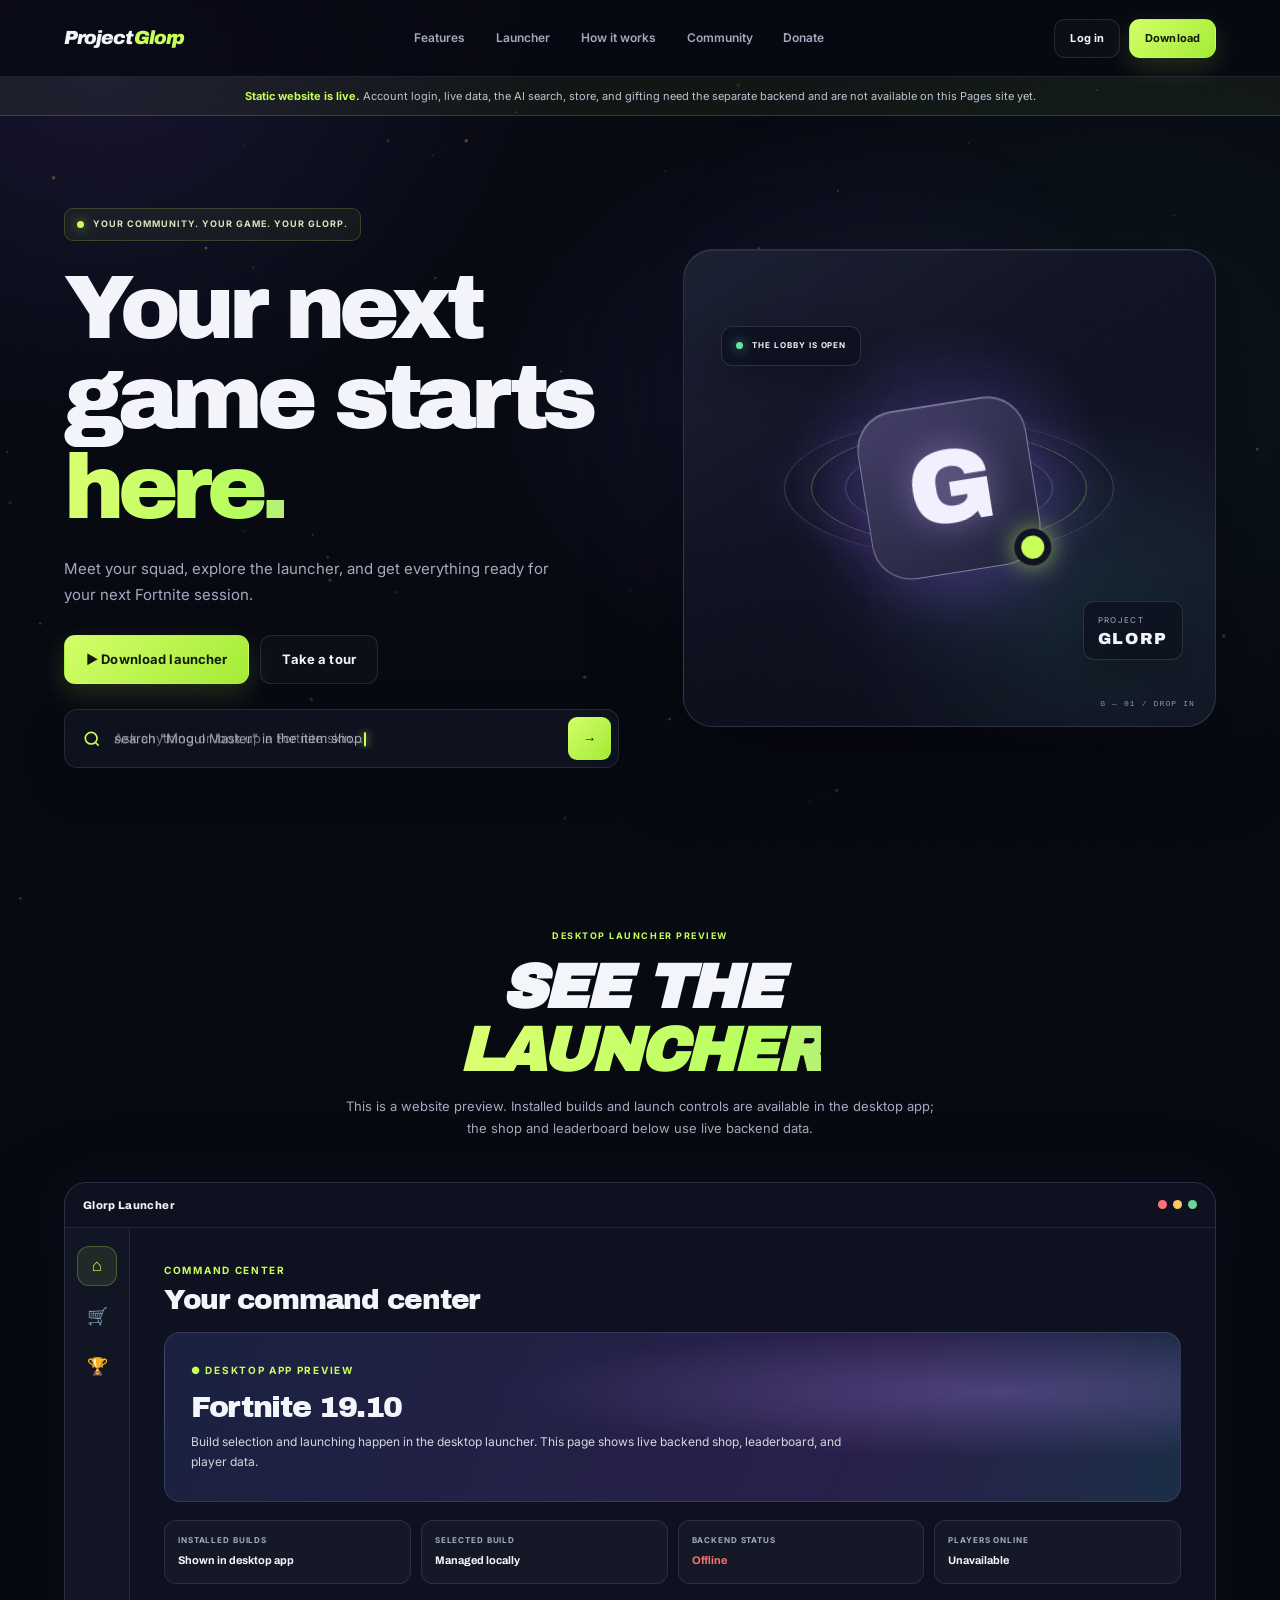
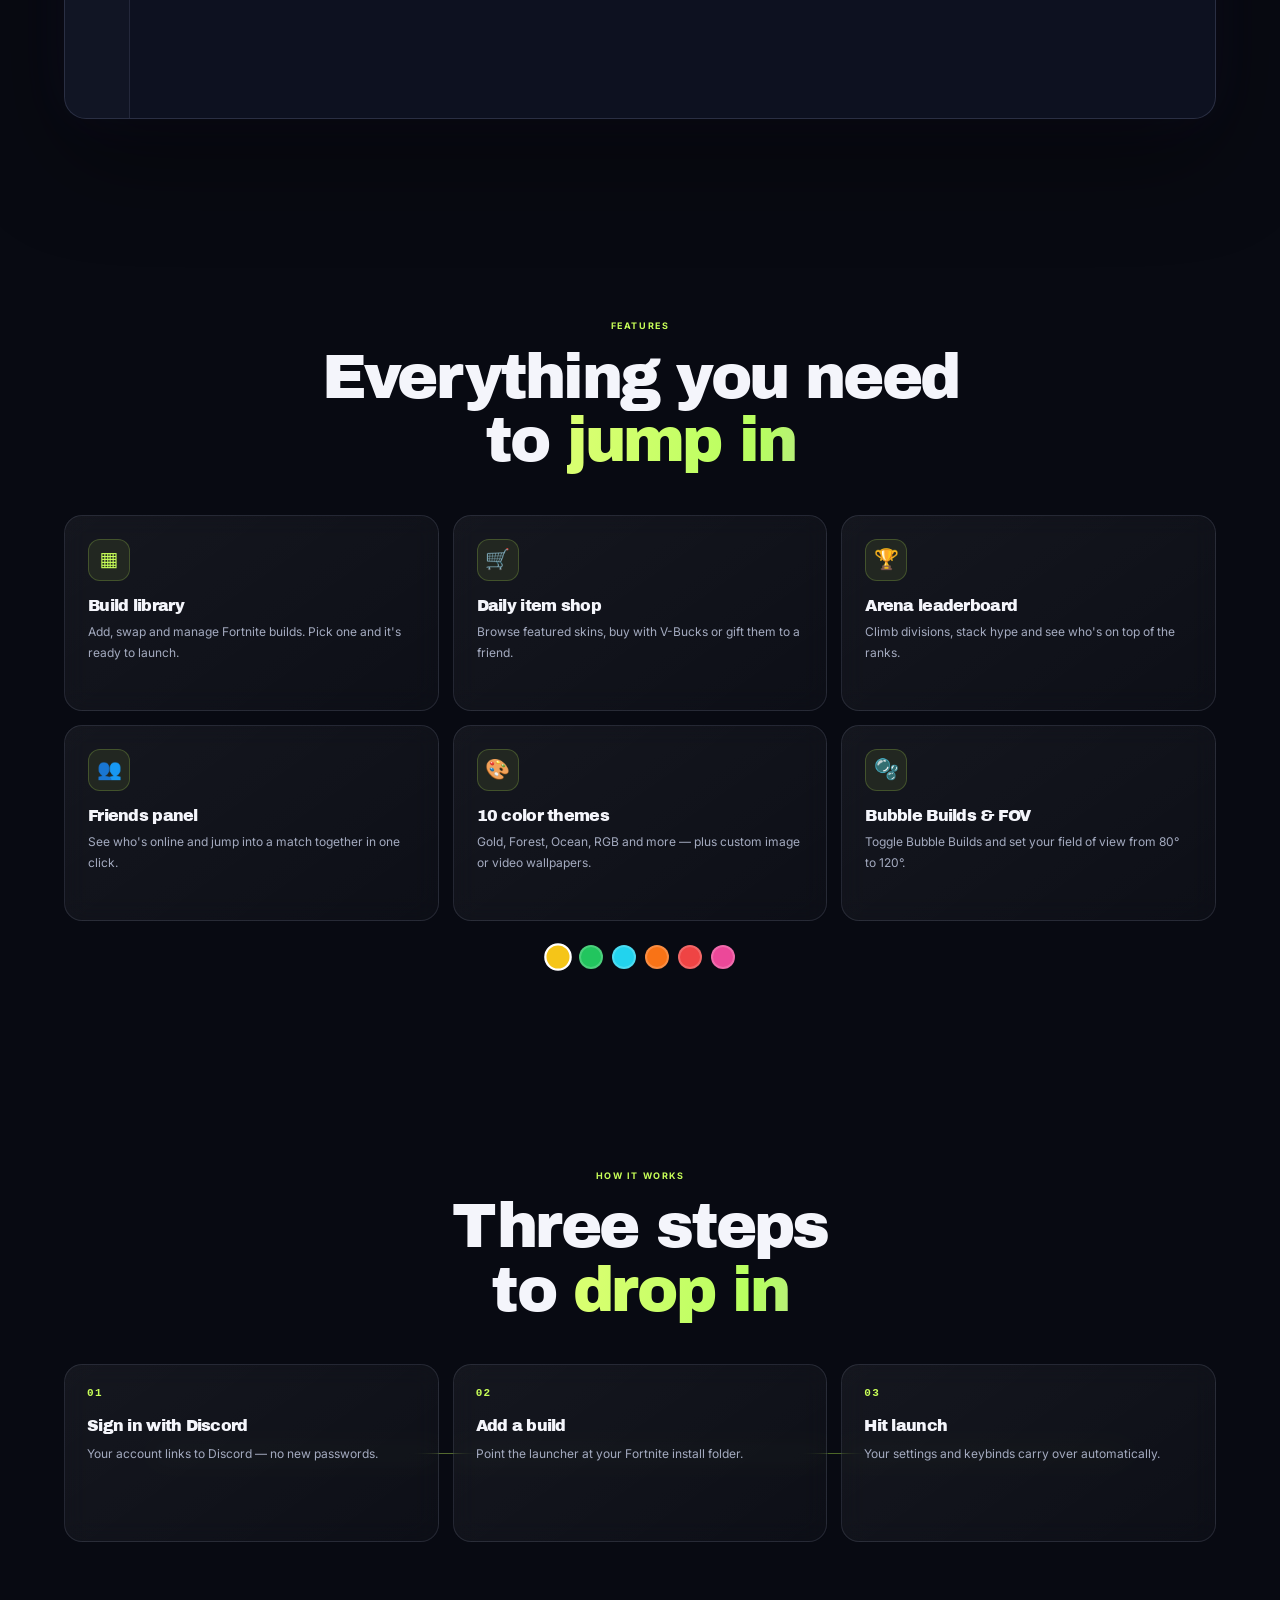
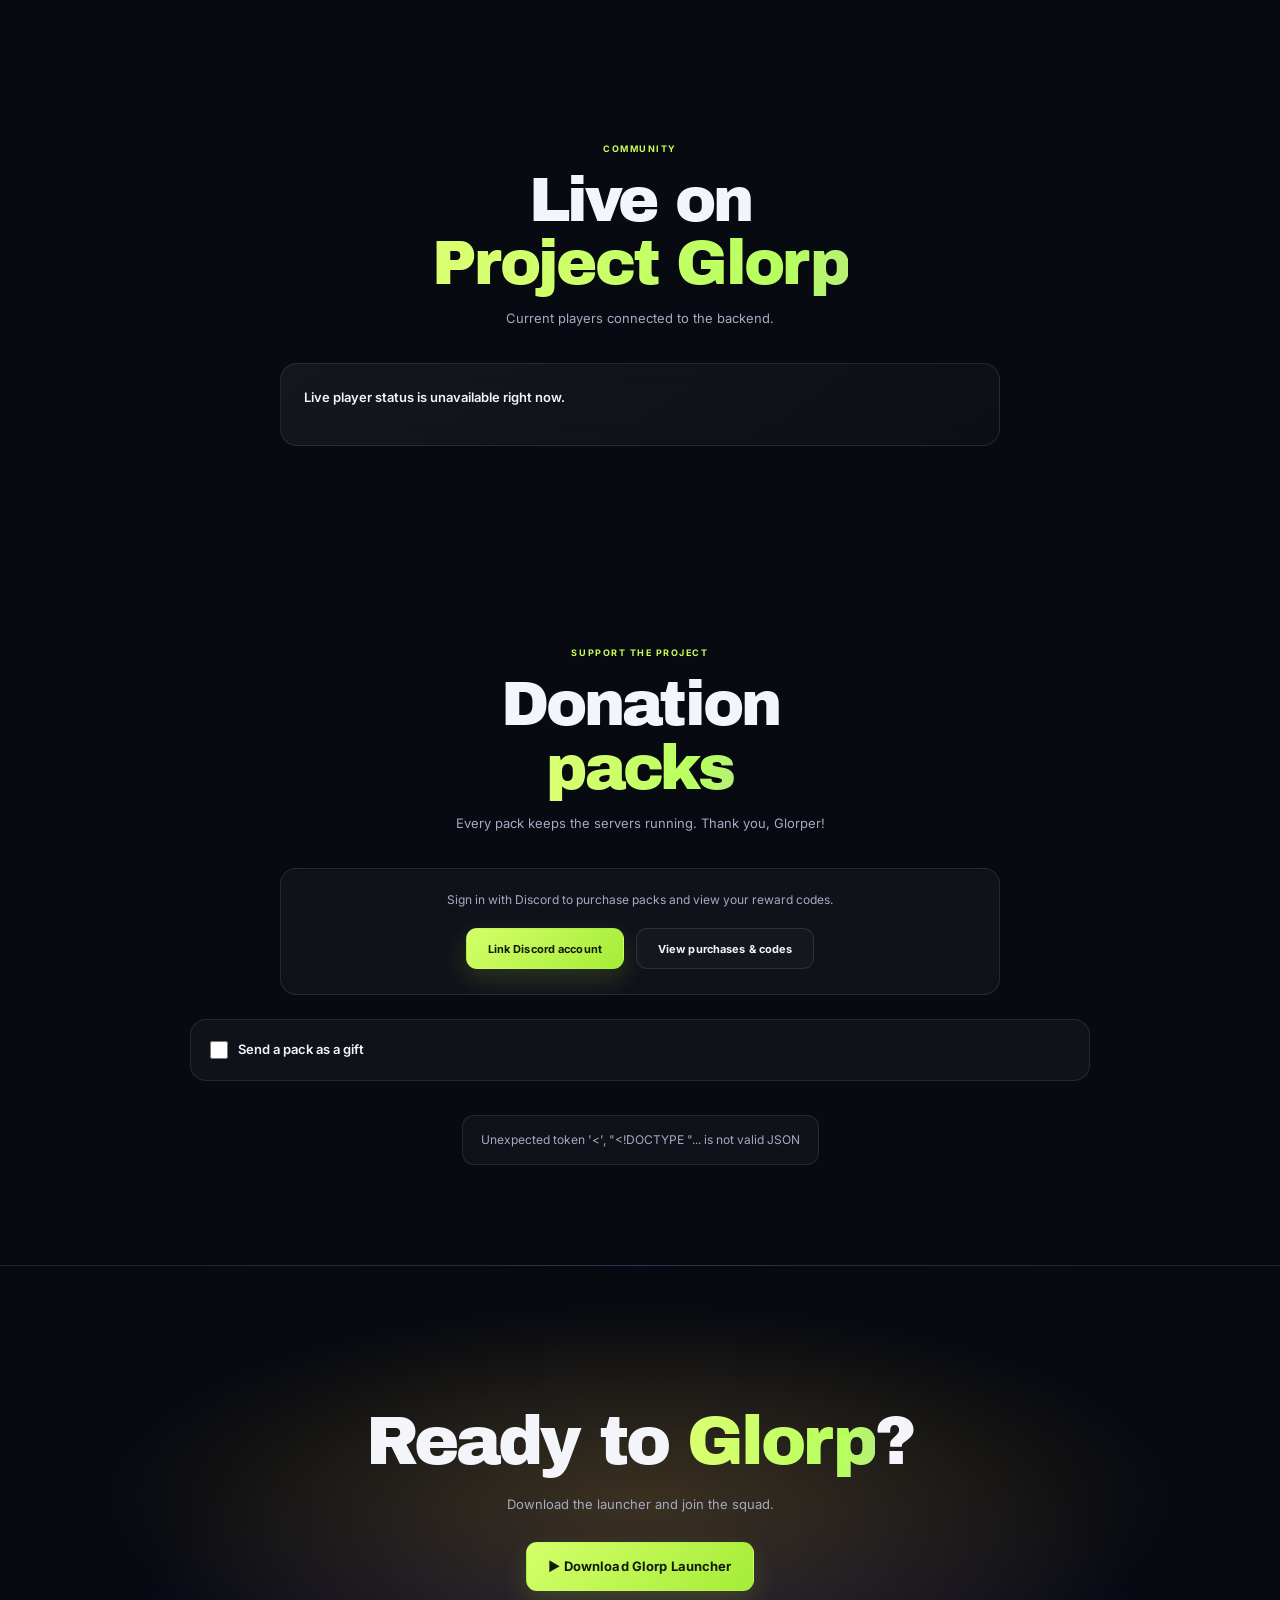
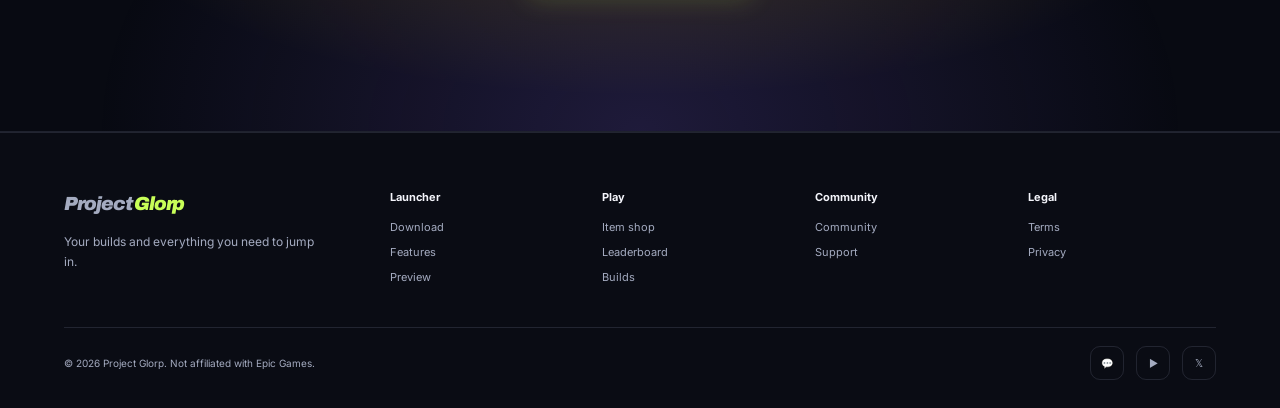
==== commit 8c9922f8: "Add launcher and community pages Route navigation to standalone pages and make launcher links downlo" ====
--- a/index.html
+++ b/index.html
@@ -3,8 +3,11 @@
 <head>
 <meta charset="utf-8" />
 <meta name="viewport" content="width=device-width, initial-scale=1" />
-<title>Project Glorp — The Glorp Launcher</title>
-<meta name="description" content="Glorp Launcher: your builds, item shop, arena leaderboard and friends in one gold-plated command center." />
+<title>Project Glorp — Your Fortnite Community Hub</title>
+<meta name="description" content="Meet the Project Glorp community, explore the launcher, browse the item shop, and find your next Fortnite session." />
+<meta name="theme-color" content="#080a12" />
+<meta property="og:title" content="Project Glorp — Your Fortnite Community Hub" />
+<meta property="og:description" content="Meet your squad, explore the launcher, and get ready for your next Fortnite session." />
 <link rel="preconnect" href="https://fonts.googleapis.com" />
 <link rel="preconnect" href="https://fonts.gstatic.com" crossorigin />
 <link href="https://fonts.googleapis.com/css2?family=Archivo+Black&family=Archivo:ital,wght@0,800;1,900&family=Inter:wght@400;500;600;700&display=swap" rel="stylesheet" />
@@ -279,6 +282,7 @@
   .account-order-title{font-size:15px;font-weight:700}
   .account-order-date{color:var(--muted);font-size:12px}
   .account-order-status{display:inline-flex;align-items:center;gap:6px;margin:12px 0 10px;padding:4px 9px;border:1px solid rgba(245,197,66,.2);border-radius:99px;color:var(--gold);font-size:12px}
+  .account-order-role-error{margin:0 0 10px;color:#ff9c91;font-size:12px}
   .account-order-code{display:flex;align-items:center;justify-content:space-between;gap:10px;padding:10px 11px;border:1px solid rgba(245,197,66,.18);border-radius:10px;background:#090806}
   .account-order-code code{overflow-wrap:anywhere;color:#ffdc73;font:600 13px ui-monospace,SFMono-Regular,Consolas,monospace;letter-spacing:.04em}
   .account-copy-code{padding:7px 10px;border:1px solid var(--border);border-radius:8px;background:rgba(245,197,66,.08);color:var(--text);font:600 12px Inter,system-ui,sans-serif;cursor:pointer}
@@ -291,6 +295,261 @@
   .reveal{opacity:0;transform:translateY(24px);transition:opacity .7s ease,transform .7s ease}
   .reveal.in{opacity:1;transform:none}
   @media (prefers-reduced-motion:reduce){*{animation:none!important;transition:none!important}.reveal{opacity:1;transform:none}}
+
+  /* Project Glorp site refresh */
+  :root{
+    --bg:#080a12;--bg2:#0e1220;--surface:rgba(255,255,255,.045);--border:rgba(173,183,218,.14);
+    --gold:#c8ff58;--gold2:#a4df37;--text:#f4f5fb;--muted:#a4abc0;--green:#54dda0;
+    --grad:linear-gradient(135deg,#d4ff69,#a5ec37);--hl:linear-gradient(100deg,#d8ff70 5%,#b7ff5f 42%,#b59aff 100%);--r:20px;
+  }
+  html{scroll-padding-top:86px}
+  body{background:var(--bg);font-size:16px;line-height:1.65}
+  body::before{opacity:.025}
+  .glows{background:radial-gradient(50vmax 42vmax at 8% 7%,rgba(114,88,221,.15),transparent 72%),radial-gradient(55vmax 45vmax at 88% 42%,rgba(67,166,155,.08),transparent 72%)}
+  #stars{opacity:.34}
+  .wrap{max-width:1320px;padding-right:clamp(22px,5vw,72px);padding-left:clamp(22px,5vw,72px)}
+  section{padding:100px 0}
+  h1,h2,h3,.display{letter-spacing:-.045em}
+  :focus-visible{outline-color:var(--gold)}
+  .eyebrow{font-size:10px;letter-spacing:.17em}
+  .grad-text{background-image:var(--hl);filter:none}
+  .card{border-color:var(--border);border-radius:18px;background:linear-gradient(145deg,rgba(255,255,255,.055),rgba(255,255,255,.022));backdrop-filter:blur(12px)}
+  .card:hover{border-color:rgba(200,255,88,.32);box-shadow:0 20px 50px rgba(0,0,0,.2),inset 0 0 32px rgba(200,255,88,.025)}
+  .btn{min-height:46px;padding:0 21px;border-radius:11px;font-size:13px;letter-spacing:.01em;transition:transform .2s,border-color .2s,background .2s,box-shadow .2s}
+  .btn-gold{position:relative;overflow:hidden;background:var(--grad);color:#141a0c;box-shadow:0 10px 26px rgba(182,239,76,.16)}
+  .btn-gold::after{animation:none}
+  .btn-gold:hover{transform:translateY(-2px);box-shadow:0 15px 34px rgba(182,239,76,.24)}
+  .btn-ghost{border-color:var(--border);background:rgba(255,255,255,.025)}
+  .btn-ghost:hover{border-color:rgba(200,255,88,.5);background:rgba(200,255,88,.06)}
+
+  header{border-color:var(--border);background:rgba(8,10,18,.78);backdrop-filter:blur(22px)}
+  header nav{height:76px}
+  .logo{font-size:19px;letter-spacing:-.055em}
+  .logo span{color:var(--gold)}
+  .links{gap:clamp(17px,2.4vw,34px);font-size:12px;font-weight:600}
+  .links a{transition:color .18s}
+  .links a:hover{color:var(--gold)}
+  .nav-cta{gap:9px}
+  .nav-cta .btn{min-height:39px;padding:0 15px;font-size:11px}
+  .burger{border-color:var(--border);border-radius:10px}
+  .drawer{gap:14px;border-color:var(--border);background:rgba(13,16,29,.97);backdrop-filter:blur(20px)}
+  .drawer>a:not(.btn){padding:8px 0;color:var(--muted);font-weight:600}
+  .drawer>a:not(.btn):hover{color:var(--gold)}
+  .static-host-notice{padding:10px 18px;border-color:rgba(200,255,88,.18);background:rgba(200,255,88,.055);color:#bec4d6;font-size:11px}
+  .static-host-notice strong{color:var(--gold)}
+
+  .hero{min-height:670px;padding:92px 0 78px;text-align:left;isolation:isolate}
+  .hero::before{top:-18%;left:25%;width:1000px;height:830px;background:radial-gradient(closest-side,rgba(119,91,225,.14),transparent 70%)}
+  .hero>.float{display:none}
+  .hero .wrap{display:grid;grid-template-columns:minmax(0,1.02fr) minmax(360px,.98fr);column-gap:clamp(30px,5vw,78px);align-items:center}
+  .hero .pill{grid-column:1;grid-row:1;justify-self:start;gap:9px;margin:0 0 22px;padding:8px 12px;border-color:rgba(200,255,88,.19);border-radius:9px;background:rgba(200,255,88,.055);color:#d7e7bc;font-size:9px;font-weight:700;letter-spacing:.11em}
+  .dot{width:7px;height:7px;background:var(--gold);box-shadow:0 0 12px rgba(200,255,88,.7)}
+  .hero h1{grid-column:1;grid-row:2;max-width:660px;margin:0;font-size:clamp(56px,7.1vw,92px);line-height:.99;letter-spacing:-.075em}
+  .hero p.sub{grid-column:1;grid-row:3;max-width:490px;margin:23px 0 0;color:var(--muted);font-size:15px;line-height:1.75}
+  .hero .btns{grid-column:1;grid-row:4;justify-content:flex-start;gap:11px;margin-top:27px}
+  .hero .btns .btn{min-height:49px}
+  #login-status{grid-column:1;grid-row:5;margin-top:12px;font-size:12px}
+  .search{grid-column:1;grid-row:6;width:100%;max-width:560px;min-height:59px;gap:12px;margin:25px 0 0;padding:6px 7px 6px 17px;border-color:var(--border);border-radius:13px;background:rgba(18,21,35,.78);box-shadow:0 15px 45px rgba(0,0,0,.17);backdrop-filter:blur(12px)}
+  .search svg{color:var(--gold)}
+  .search input{font-size:13px}
+  .search .overlay{left:49px;right:68px;font-size:13px}
+  .search button{width:43px;height:43px;border-radius:9px;background:var(--grad);color:#12170b}
+  .assistant-results{grid-column:1/-1;grid-row:7;width:100%;max-width:none;margin:14px 0 0;border-color:var(--border);border-radius:15px;background:rgba(13,16,29,.96);backdrop-filter:blur(15px)}
+  .hero-visual{position:relative;grid-column:2;grid-row:1/7;display:grid;min-width:0;min-height:478px;place-items:center;overflow:hidden;border:1px solid rgba(196,191,255,.16);border-radius:30px;background:radial-gradient(ellipse at 50% 47%,rgba(123,92,221,.28),transparent 42%),radial-gradient(ellipse at 78% 80%,rgba(54,189,163,.15),transparent 41%),linear-gradient(148deg,#13182a,#111323 58%,#17152a);box-shadow:0 34px 90px rgba(0,0,0,.35),inset 0 1px rgba(255,255,255,.07)}
+  .hero-visual::before{position:absolute;inset:0;background:linear-gradient(145deg,rgba(255,255,255,.045),transparent 38%),linear-gradient(0deg,rgba(8,10,18,.4),transparent 40%);content:""}
+  .hero-visual-grid{position:absolute;inset:0;opacity:.28;background-image:linear-gradient(rgba(205,211,255,.07) 1px,transparent 1px),linear-gradient(90deg,rgba(205,211,255,.07) 1px,transparent 1px);background-size:38px 38px;mask-image:radial-gradient(ellipse at center,#000,transparent 77%)}
+  .hero-orbit{position:absolute;width:min(68%,330px);aspect-ratio:1;border:1px solid rgba(213,204,255,.25);border-radius:50%;box-shadow:0 0 45px rgba(151,119,255,.08)}
+  .hero-orbit-one{transform:rotateX(66deg) rotateZ(-22deg)}
+  .hero-orbit-two{width:min(57%,276px);transform:rotateX(66deg) rotateZ(35deg);border-color:rgba(200,255,88,.37)}
+  .hero-orbit-three{width:min(43%,208px);transform:rotateX(66deg) rotateZ(88deg);border-color:rgba(156,222,255,.29)}
+  .hero-emblem{position:relative;z-index:1;display:grid;width:clamp(112px,15vw,170px);aspect-ratio:1;place-items:center;border:1px solid rgba(221,215,255,.45);border-radius:39px;background:linear-gradient(145deg,rgba(203,185,255,.2),rgba(33,34,59,.88));color:#f4f0ff;box-shadow:0 25px 80px rgba(123,92,221,.32),inset 0 1px rgba(255,255,255,.26);transform:rotate(-9deg);backdrop-filter:blur(16px)}
+  .hero-emblem span{font:900 clamp(64px,9vw,104px)/1 Archivo,Inter,sans-serif;letter-spacing:-.12em;text-shadow:0 0 32px rgba(214,198,255,.35);transform:translateX(-4px)}
+  .hero-emblem i{position:absolute;right:-8px;bottom:-6px;width:37px;height:37px;border:7px solid #111423;border-radius:50%;background:var(--gold);box-shadow:0 0 24px rgba(200,255,88,.65)}
+  .hero-float{position:absolute;z-index:2;display:flex;align-items:center;gap:9px;padding:12px 14px;border:1px solid rgba(191,198,230,.16);border-radius:11px;background:rgba(14,17,31,.83);box-shadow:0 14px 38px rgba(0,0,0,.26);backdrop-filter:blur(12px)}
+  .hero-float-top{top:16%;left:7%;font-size:8px;font-weight:700;letter-spacing:.12em}
+  .hero-float-top i{width:7px;height:7px;border-radius:50%;background:#65e6a7;box-shadow:0 0 12px rgba(101,230,167,.8)}
+  .hero-float-bottom{right:6%;bottom:14%;display:grid;gap:2px}
+  .hero-float-bottom span{color:var(--muted);font-size:8px;letter-spacing:.17em}
+  .hero-float-bottom strong{font:900 16px Archivo,Inter,sans-serif;letter-spacing:.12em}
+  .hero-visual-index{position:absolute;right:20px;bottom:18px;color:#9098b2;font:8px ui-monospace,Consolas,monospace;letter-spacing:.14em}
+
+  #launcher{padding-top:83px}
+  .section-head{max-width:700px;margin-bottom:42px}
+  .section-head .eyebrow{font-size:9px}
+  .section-head h2{margin:12px 0;font-size:clamp(38px,5vw,62px);line-height:1.02}
+  .section-head>p{max-width:600px;margin:12px auto 0;font-size:13px;line-height:1.75}
+  .frame{border-color:rgba(174,184,224,.18);border-radius:22px;background:#0d1120;box-shadow:0 38px 100px rgba(0,0,0,.42),0 0 60px rgba(117,91,220,.08)}
+  .frame .titlebar{padding:13px 18px;border-color:rgba(173,183,218,.12);font-size:11px;letter-spacing:.04em}
+  .frame .titlebar i{width:9px;height:9px;background:#4b526b}
+  .frame .titlebar i:first-child{background:#ff727d}
+  .frame .titlebar i:nth-child(2){background:#ffc85b}
+  .frame .titlebar i:last-child{background:#69d79d}
+  .app{grid-template-columns:65px minmax(0,1fr);min-height:490px}
+  .rail{gap:10px;padding:18px 10px;border-color:rgba(173,183,218,.12);background:rgba(255,255,255,.015)}
+  .rail button{width:40px;height:40px;border-radius:12px;font-size:17px;transition:background .16s,color .16s}
+  .rail button:hover,.rail button.on{border-color:rgba(200,255,88,.24);background:rgba(200,255,88,.09);color:var(--gold)}
+  .pane{min-width:0;padding:clamp(18px,3.2vw,34px)}
+  .pane h3{margin-top:6px}
+  .banner{min-height:170px;display:flex;flex-direction:column;justify-content:center;gap:8px;margin:18px 0;padding:26px;border:1px solid rgba(202,193,255,.14);background:radial-gradient(ellipse at 82% 35%,rgba(182,145,255,.27),transparent 42%),linear-gradient(115deg,#1a2140,#29204a 68%,#1b2e46);border-radius:16px}
+  .banner h3{font-size:30px}
+  .banner p{max-width:660px;font-size:12px;line-height:1.7}
+  .stats{grid-template-columns:repeat(4,minmax(0,1fr));gap:10px}
+  .stat{min-width:0;padding:13px;border-color:var(--border);border-radius:12px;background:rgba(255,255,255,.035)}
+  .stat small{font-size:8px;letter-spacing:.11em}
+  .stat b{display:block;margin-top:4px;overflow-wrap:anywhere;font-size:11px}
+  .shop-status,#leaderboard-status{font-size:11px}
+  .shop-filters{gap:7px;margin-top:13px}
+  .shop-filters button{padding:7px 12px;border-color:var(--border);border-radius:9px;color:var(--muted);font-size:10px}
+  .shop-filters button:hover,.shop-filters button[aria-pressed="true"]{border-color:rgba(200,255,88,.4);background:rgba(200,255,88,.09);color:var(--gold)}
+  .skins.live-shop{grid-template-columns:repeat(auto-fill,minmax(135px,1fr));gap:11px;max-height:500px;margin-top:14px}
+  .skin{border-color:var(--border);border-radius:13px;background:rgba(255,255,255,.035);transition:transform .18s,border-color .18s}
+  .skin:hover{transform:translateY(-3px);border-color:rgba(200,255,88,.33)}
+  .live-skin .art{height:154px;background:radial-gradient(ellipse at 50% 25%,rgba(165,151,255,.18),transparent 65%),#15192a}
+  .live-skin .meta{background:transparent;font-size:11px}
+  .live-skin .meta small{color:var(--gold);font-size:8px;letter-spacing:.1em}
+  #board table{min-width:500px;margin-top:12px}
+  #board th{padding:12px 10px;font-size:8px;letter-spacing:.14em}
+  #board td{padding:14px 10px;border-color:var(--border);font-size:11px}
+  .grid3{gap:14px}
+  .feature{min-height:196px;padding:23px}
+  .feature .icon{width:42px;height:42px;margin-bottom:17px;border:1px solid rgba(200,255,88,.2);border-radius:12px;background:rgba(200,255,88,.08);color:var(--gold);font-size:20px}
+  .feature h3{margin-bottom:8px;font-size:16px}
+  .feature p{font-size:12px;line-height:1.7}
+  #features .themes{gap:9px;margin-top:24px}
+  .themes button{width:24px;height:24px;border:2px solid rgba(255,255,255,.19);border-radius:50%;transition:transform .16s,border-color .16s}
+  .themes button:hover,.themes button.on{transform:scale(1.15);border-color:white}
+  .steps{gap:14px}
+  .step{min-height:178px;padding:22px}
+  .step .n{margin-bottom:19px;color:var(--gold);font:800 11px ui-monospace,Consolas,monospace;letter-spacing:.12em}
+  .step h3{font-size:16px}
+  .step p{margin-top:9px;font-size:12px;line-height:1.7}
+  #community .section-head{margin-bottom:33px}
+  #community .card{padding:23px!important;border-radius:17px}
+  #community-online-count{font-size:13px;font-weight:600}
+  .community-player-list li{padding:11px 13px;border:1px solid var(--border);border-radius:11px;background:rgba(255,255,255,.025);font-size:12px}
+  #donate .section-head{margin-bottom:34px}
+  #donate>.wrap>.card{padding:21px;border-color:var(--border);border-radius:16px;background:rgba(255,255,255,.035)}
+  #donate>.wrap>.card .muted{margin-bottom:14px;font-size:12px}
+  #donate>.wrap>.card .btn{min-height:41px;margin:4px;font-size:11px}
+  .account-gift-form{max-width:900px;margin:0 auto 16px;padding:19px;border-color:var(--border);border-radius:16px;background:rgba(255,255,255,.035)}
+  .account-gift-toggle{font-size:13px}
+  .account-gift-fields input{border-color:var(--border);border-radius:10px;background:#0b0e18;font-size:12px}
+  .account-gift-buttons .btn{font-size:11px}
+  .packs{grid-template-columns:repeat(auto-fit,minmax(210px,1fr));gap:14px}
+  .pack{position:relative;gap:13px;padding:24px 20px;border-color:var(--border);border-radius:18px;background:linear-gradient(155deg,rgba(255,255,255,.06),rgba(255,255,255,.02));text-align:left}
+  .pack .badge{width:54px;height:54px;margin:0 0 5px;border-radius:16px;font-size:26px;box-shadow:0 0 34px -10px var(--pc)}
+  .pack h3{font-size:17px}
+  .pack .price{font-size:36px}
+  .pack .price small{font-size:12px}
+  .pack ul{gap:7px;font-size:11px}
+  .pack .btn{min-height:42px;justify-content:center;border-radius:10px;font-size:11px}
+  .pack.pop{border-color:rgba(200,255,88,.42);background:linear-gradient(155deg,rgba(200,255,88,.09),rgba(255,255,255,.025) 58%)}
+  .pack .tag{top:13px;right:-34px;background:linear-gradient(90deg,#d4ff69,#a5ec37);font-size:8px}
+  .store-status{max-width:760px;margin-top:18px;border-color:var(--border);border-radius:12px;background:rgba(255,255,255,.035);font-size:12px}
+  .cta{overflow:hidden;text-align:center;background:radial-gradient(ellipse at 50% 100%,rgba(123,92,221,.2),transparent 60%)}
+  .cta .wrap{padding-top:40px;padding-bottom:40px}
+  .cta h2{font-size:clamp(38px,6vw,68px)}
+  .cta p{margin:17px 0 27px!important;font-size:13px}
+  .cta .btn{min-height:49px}
+  footer{padding:55px 0 28px;border-top:1px solid var(--border);background:rgba(255,255,255,.012);font-size:12px}
+  .fcols{grid-template-columns:1.6fr repeat(4,minmax(85px,1fr));gap:25px}
+  .fcols h4{margin-bottom:11px;font-size:11px}
+  .fcols a{margin-bottom:7px;color:var(--muted);font-size:11px;transition:color .15s}
+  .fcols a:hover{color:var(--gold)}
+  .fbot{margin-top:34px;padding-top:18px;border-color:var(--border);font-size:10px}
+  .social a{width:34px;height:34px;border-color:var(--border);border-radius:10px;transition:border-color .15s,transform .15s}
+  .social a:hover{transform:translateY(-2px);border-color:var(--gold)}
+  .account-overlay{z-index:79}
+  .account-menu{background:linear-gradient(160deg,#151a2b,#0b0e18 62%);border-color:rgba(173,183,218,.18)}
+  .account-menu-link:hover,.account-menu-link:focus-visible{border-color:var(--border);background:rgba(200,255,88,.07)}
+  .account-menu-link span:first-child{color:var(--gold)}
+  .account-menu .account-order-card{border-color:var(--border);border-radius:13px;background:rgba(255,255,255,.035)}
+  .account-menu .account-order-code{border-color:var(--border);border-radius:10px;background:#0a0d16}
+  .account-order-code code{color:#ddff9b}
+  .account-copy-code{border-color:var(--border);border-radius:8px;background:rgba(200,255,88,.08);font-family:Inter,system-ui,sans-serif}
+  .account-copy-code:hover{border-color:var(--gold)}
+  .cosmetic-dialog{border-color:var(--border);border-radius:19px;background:#111522}
+  .cosmetic-detail-image{background:radial-gradient(ellipse,rgba(130,102,219,.25),transparent 70%),#0b0e18}
+  .cosmetic-detail-close{border-color:var(--border);border-radius:9px}
+  .cosmetic-variant{border-color:var(--border);border-radius:10px}
+  .cosmetic-variant-option{border:1px solid var(--border);border-radius:7px;background:rgba(255,255,255,.04)}
+  #intro{background:var(--bg)}
+  #intro .logo{text-shadow:0 0 40px rgba(200,255,88,.32)}
+  .scrollbar{background:linear-gradient(90deg,#d4ff69,#72e8ad,#b59aff);box-shadow:0 0 12px rgba(181,154,255,.45)}
+
+  @media(max-width:1024px){
+    .hero{min-height:620px;padding-top:74px}
+    .hero .wrap{grid-template-columns:minmax(0,1.02fr) minmax(300px,.9fr);column-gap:30px}
+    .hero h1{font-size:clamp(54px,7vw,74px)}
+    .hero-visual{min-height:410px}
+    .fcols{grid-template-columns:1.5fr repeat(2,minmax(100px,1fr))}
+  }
+  @media(max-width:760px){
+    section{padding:77px 0}
+    .hero{min-height:auto;padding:58px 0 66px}
+    .hero .wrap{grid-template-columns:minmax(0,1fr);gap:0}
+    .hero-visual{grid-column:1;grid-row:1;min-height:280px;margin:0 0 27px;border-radius:22px}
+    .hero .pill{grid-column:1;grid-row:2;margin-bottom:18px}
+    .hero h1{grid-column:1;grid-row:3;font-size:clamp(52px,12vw,78px)}
+    .hero p.sub{grid-column:1;grid-row:4;margin-top:16px;font-size:13px}
+    .hero .btns{grid-column:1;grid-row:5;margin-top:21px}
+    #login-status{grid-column:1;grid-row:6}
+    .search{grid-column:1;grid-row:7;margin-top:21px}
+    .assistant-results{grid-column:1;grid-row:8}
+    .hero-emblem{width:120px;border-radius:30px}
+    .hero-emblem span{font-size:74px}
+    .hero-orbit-one{width:230px}
+    .hero-orbit-two{width:188px}
+    .hero-orbit-three{width:145px}
+    .hero-float-top{top:12%;left:6%}
+    .hero-float-bottom{right:5%;bottom:10%}
+    .app{grid-template-columns:1fr;min-height:460px}
+    .rail{flex-direction:row;justify-content:flex-start;border-right:0;border-bottom:1px solid var(--border)}
+    .rail button{width:38px;height:38px}
+    .pane{padding:20px}
+    .stats{grid-template-columns:repeat(2,minmax(0,1fr))}
+    .skins.live-shop{grid-template-columns:repeat(auto-fill,minmax(112px,1fr))}
+    .live-skin .art{height:125px}
+    #board table{min-width:470px}
+    .packs{grid-template-columns:repeat(2,minmax(0,1fr))}
+  }
+  @media(max-width:560px){
+    .wrap{padding-right:20px;padding-left:20px}
+    section{padding:63px 0}
+    header nav{height:66px}
+    .logo{font-size:17px}
+    .hero{padding-top:38px}
+    .hero-visual{min-height:235px}
+    .hero .pill{max-width:100%;font-size:8px}
+    .hero h1{font-size:clamp(48px,13vw,68px)}
+    .hero .btns{display:grid;grid-template-columns:1fr 1fr;gap:9px}
+    .hero .btns .btn{justify-content:center;padding:0 10px;font-size:10px}
+    .search{min-height:54px}
+    .search input,.search .overlay{font-size:11px}
+    .section-head{margin-bottom:29px}
+    .section-head h2{font-size:38px}
+    .app{min-height:440px}
+    .pane{padding:16px}
+    .banner{min-height:165px;padding:19px}
+    .banner h3{font-size:24px}
+    .stats{gap:7px}
+    .stat{padding:10px}
+    .stat small{font-size:7px}
+    .stat b{font-size:9px}
+    .grid3{grid-template-columns:1fr}
+    .feature,.step{min-height:auto;padding:19px}
+    #community .card{padding:18px!important}
+    .account-gift-buttons{flex-direction:column}
+    .packs{grid-template-columns:1fr}
+    .pack{padding:21px}
+    .cta .wrap{padding-top:20px;padding-bottom:20px}
+    .fcols{grid-template-columns:repeat(2,minmax(0,1fr));gap:22px 14px}
+    .fcols>div:first-child{grid-column:1/-1}
+    .fbot{align-items:flex-start}
+  }
+  @media(prefers-reduced-motion:reduce){
+    *,*::before,*::after{scroll-behavior:auto!important;animation-duration:.01ms!important;animation-iteration-count:1!important;transition-duration:.01ms!important}
+  }
 </style>
 </head>
 <body>
@@ -302,14 +561,14 @@
 <header>
   <nav class="wrap" aria-label="Main">
     <a href="#" class="logo">Project <span>Glorp</span></a>
-    <div class="links"><a href="#features">Features</a><a href="#launcher">Launcher</a><a href="#how">How it works</a><a href="#community">Community</a><a href="#donate">Donate</a></div>
-    <div class="nav-cta"><a class="btn btn-ghost" id="nav-login" href="./login/">Log in</a><button class="btn btn-ghost" id="nav-account" type="button" aria-controls="account-menu" aria-expanded="false" hidden></button><a class="btn btn-gold" href="./download/">Download</a></div>
+    <div class="links"><a href="./#features">Features</a><a href="./launcher/">Launcher</a><a href="./#how">How it works</a><a href="./community/">Community</a><a href="./donation/">Donate</a></div>
+    <div class="nav-cta"><a class="btn btn-ghost" id="nav-login" href="./login/">Log in</a><button class="btn btn-ghost" id="nav-account" type="button" aria-controls="account-menu" aria-expanded="false" hidden></button><a class="btn btn-gold" href="./download/Halo-Launcher-0.0.21-Setup.exe" download>Download</a></div>
     <button class="burger" aria-label="Open menu" aria-expanded="false" id="burger">☰</button>
   </nav>
 </header>
 <aside class="drawer" id="drawer" aria-label="Mobile menu">
-  <a href="#features">Features</a><a href="#launcher">Launcher</a><a href="#how">How it works</a><a href="#community">Community</a><a href="#donate">Donate</a>
-  <a class="btn btn-ghost" id="drawer-login" href="./login/">Log in</a><button class="btn btn-ghost" id="drawer-account" type="button" aria-controls="account-menu" aria-expanded="false" hidden></button><a class="btn btn-gold" href="./download/">Download</a>
+  <a href="./#features">Features</a><a href="./launcher/">Launcher</a><a href="./#how">How it works</a><a href="./community/">Community</a><a href="./donation/">Donate</a>
+  <a class="btn btn-ghost" id="drawer-login" href="./login/">Log in</a><button class="btn btn-ghost" id="drawer-account" type="button" aria-controls="account-menu" aria-expanded="false" hidden></button><a class="btn btn-gold" href="./download/Halo-Launcher-0.0.21-Setup.exe" download>Download</a>
 </aside>
 <button class="account-overlay" id="account-overlay" type="button" aria-label="Close account menu" hidden></button>
 <aside class="account-menu" id="account-menu" role="dialog" aria-modal="true" aria-label="Account and purchases" aria-hidden="true" tabindex="-1" inert>
@@ -325,9 +584,9 @@
     </div>
   </div>
   <nav class="account-menu-nav" aria-label="Account menu">
-    <a class="account-menu-link" href="#features" data-account-close><span>⌂</span><span>Overview</span></a>
-    <a class="account-menu-link" href="#donate" data-account-close><span>✦</span><span>Supporter packs</span></a>
-    <a class="account-menu-link" href="#community" data-account-close><span>◎</span><span>Community</span></a>
+    <a class="account-menu-link" href="./#features" data-account-close><span>⌂</span><span>Overview</span></a>
+    <a class="account-menu-link" href="./donation/" data-account-close><span>✦</span><span>Supporter packs</span></a>
+    <a class="account-menu-link" href="./community/" data-account-close><span>◎</span><span>Community</span></a>
   </nav>
   <div class="account-menu-content" id="account-purchases">
     <h3 class="account-section-title">Purchases &amp; codes</h3>
@@ -345,12 +604,12 @@
   <svg class="float" style="right:9%;top:30%;animation-delay:-2s" width="70" height="70" viewBox="0 0 100 100" aria-hidden="true"><path d="M50 0 L60 40 L100 50 L60 60 L50 100 L40 60 L0 50 L40 40Z" fill="#f5c542"/></svg>
   <svg class="float" style="right:20%;bottom:12%;animation-delay:-4s" width="60" height="60" viewBox="0 0 100 100" aria-hidden="true"><path d="M50 5 L90 40 L50 95 L10 40Z" fill="#8a6d12"/></svg>
   <div class="wrap">
-    <div class="pill"><span class="dot"></span>New: Launcher 24.0 with Bubble Builds</div>
-    <h1 id="hero-title">Your game, your way.<br/>Welcome to <span class="grad-text">Project Glorp</span>.</h1>
-    <p class="sub">One gold-plated command center for your Fortnite builds, a daily item shop, an arena leaderboard and your friends.</p>
+    <div class="pill"><span class="dot"></span>YOUR COMMUNITY. YOUR GAME. YOUR GLORP.</div>
+    <h1 id="hero-title">Your next<br/>game starts<br/><span class="grad-text">here.</span></h1>
+    <p class="sub">Meet your squad, explore the launcher, and get everything ready for your next Fortnite session.</p>
     <div class="btns">
-      <a class="btn btn-gold" href="./download/">▶ Download launcher</a>
-      <a class="btn btn-ghost" href="#launcher">Take a tour</a>
+      <a class="btn btn-gold" href="./download/Halo-Launcher-0.0.21-Setup.exe" download>▶ Download launcher</a>
+      <a class="btn btn-ghost" href="./launcher/">Take a tour</a>
     </div>
     <p id="login-status" class="muted" role="status" aria-live="polite" hidden></p>
     <form class="search" id="heroSearch" role="search" onsubmit="event.preventDefault()">
@@ -368,6 +627,14 @@
       <div id="assistant-answer" role="status" hidden></div>
       <ul id="assistant-matches" class="assistant-match-list" hidden></ul>
       <button type="button" id="assistant-clear" class="assistant-clear">Clear chat</button>
+    </div>
+    <div class="hero-visual" aria-hidden="true">
+      <div class="hero-visual-grid"></div>
+      <div class="hero-orbit hero-orbit-one"></div><div class="hero-orbit hero-orbit-two"></div><div class="hero-orbit hero-orbit-three"></div>
+      <div class="hero-emblem"><span>G</span><i></i></div>
+      <div class="hero-float hero-float-top"><i></i><span>THE LOBBY IS OPEN</span></div>
+      <div class="hero-float hero-float-bottom"><span>PROJECT</span><strong>GLORP</strong></div>
+      <span class="hero-visual-index">G — 01 / DROP IN</span>
     </div>
   </div>
 </section>
@@ -501,7 +768,7 @@
   <div class="wrap">
     <h2 id="cta-title">Ready to <span class="grad-text">Glorp</span>?</h2>
     <p class="muted" style="margin:16px 0 32px">Download the launcher and join the squad.</p>
-    <a class="btn btn-gold" href="./download/">▶ Download Glorp Launcher</a>
+    <a class="btn btn-gold" href="./download/Halo-Launcher-0.0.21-Setup.exe" download>▶ Download Glorp Launcher</a>
   </div>
 </section>
 </main>
@@ -510,9 +777,9 @@
   <div class="wrap">
     <div class="fcols">
       <div><div class="logo">Project <span>Glorp</span></div><p style="margin-top:12px;max-width:260px">Your builds and everything you need to jump in.</p></div>
-      <div><h4>Launcher</h4><a href="./download/">Download</a><a href="#features">Features</a><a href="#launcher">Preview</a></div>
+      <div><h4>Launcher</h4><a href="./download/Halo-Launcher-0.0.21-Setup.exe" download>Download</a><a href="./#features">Features</a><a href="./launcher/">Preview</a></div>
       <div><h4>Play</h4><a href="#">Item shop</a><a href="#">Leaderboard</a><a href="#">Builds</a></div>
-      <div><h4>Community</h4><a href="#">Discord</a><a href="#">Events</a><a href="#">Support</a></div>
+      <div><h4>Community</h4><a href="./community/">Community</a><a href="./donation/">Support</a></div>
       <div><h4>Legal</h4><a href="#">Terms</a><a href="#">Privacy</a></div>
     </div>
     <div class="fbot"><span>© <span id="yr"></span> Project Glorp. Not affiliated with Epic Games.</span>
@@ -747,6 +1014,9 @@
         cancelled: 'Cancelled'
       }[purchase.codeStatus] || 'Status unavailable';
       card.append(makeText('p', statusText, 'account-order-status'));
+      if (purchase.roleError) {
+        card.append(makeText('p', `Discord role issue: ${purchase.roleError}`, 'account-order-role-error'));
+      }
       if (purchase.code) {
         const codeRow = document.createElement('div');
         codeRow.className = 'account-order-code';
